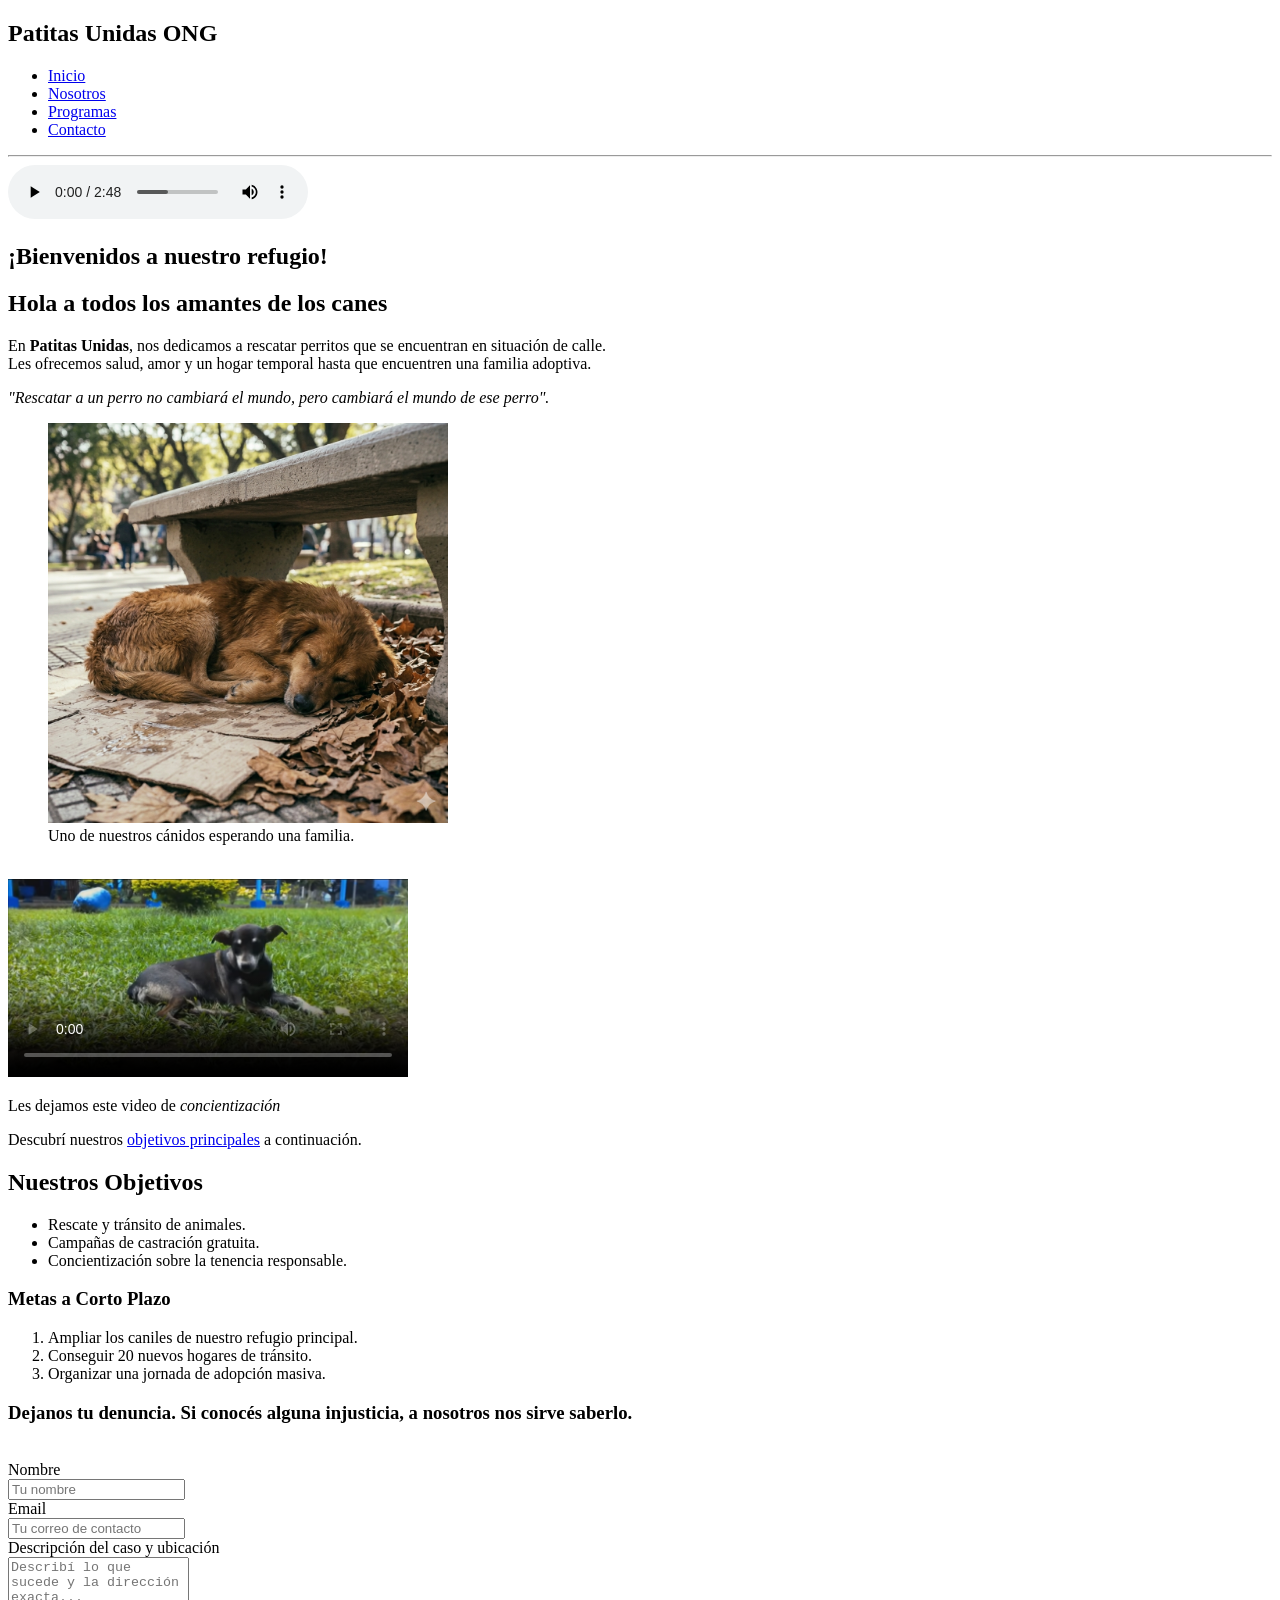
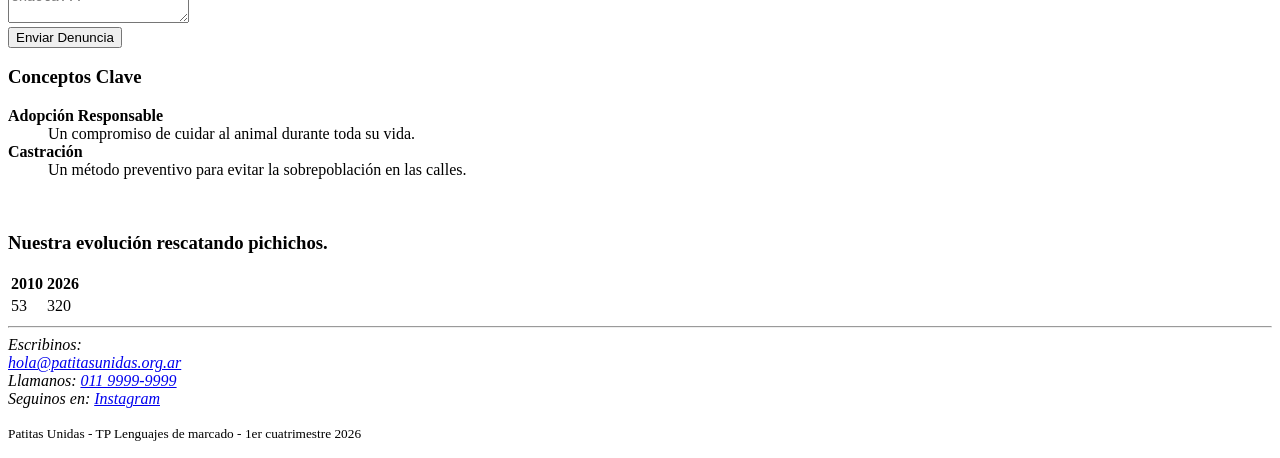
==== index.html @ 667f32a5 "hoja de estilos creada (vacia) y links de vinculación" ====
<!DOCTYPE html>
<html lang="es">
<head>
    <meta charset="UTF-8">
    <meta name="viewport" content="width=device-width, initial-scale=1.0">
    <link rel="stylesheet" href="style.css">
    <title>Patitas Unidas - Inicio</title>
</head>
<body>
    <header>
        <div class="header-container">
            <h2>Patitas Unidas ONG</h2>
            <nav>
                <ul>
                    <li><a href="index.html">Inicio</a></li>
                    <li><a href="nosotros.html">Nosotros</a></li>
                    <li><a href="programas.html">Programas</a></li>
                    <li><a href="contacto.html">Contacto</a></li>
                </ul>
            </nav>
        </div>
    </header>

    <hr>

    <main>
        <audio controls loop>
            <source src="audios/Audiopagina.mp3" type="audio/mpeg">
            Tu navegador no soporta audio.
        </audio>
        <div class="main-article-container">
            <section id="inicio">
                <h1>¡Bienvenidos a nuestro refugio!</h1>
                <article>
                    <h2>Hola a todos los amantes de los canes</h2>
                    <p>En <strong>Patitas Unidas</strong>, nos dedicamos a rescatar perritos que se encuentran en situación de calle.<br>
                    Les ofrecemos salud, amor y un hogar temporal hasta que encuentren una familia adoptiva.</p>
                    
                    <p><em>"Rescatar a un perro no cambiará el mundo, pero cambiará el mundo de ese perro".</em></p>
                    
                    <figure>
                        <img src="imagenes/perro1.png" alt="Imagen de perro rescatado" width="400" loading="lazy">
                        <figcaption>Uno de nuestros cánidos esperando una familia.</figcaption>
                    </figure>

                    <br>
                    <video controls width="400" poster="imagenes/Capturavideo1.png">
                        <source src="videos/videoperros1.mp4" type="video/mp4">
                        Tu navegador no soporta video HTML5.
                    </video>
                    <p>Les dejamos este video de <em>concientización</em></p>
                    <p>Descubrí nuestros <a href="#objetivos">objetivos principales</a> a continuación.</p>
                </article>
            </section>

            <section id="objetivos">
                <article>
                    <h2>Nuestros Objetivos</h2>
                    <ul>
                        <li>Rescate y tránsito de animales.</li>
                        <li>Campañas de castración gratuita.</li>
                        <li>Concientización sobre la tenencia responsable.</li>
                    </ul>
                </article>

                <article>
                    <h3>Metas a Corto Plazo</h3>
                    <ol>
                        <li>Ampliar los caniles de nuestro refugio principal.</li>
                        <li>Conseguir 20 nuevos hogares de tránsito.</li>
                        <li>Organizar una jornada de adopción masiva.</li>
                    </ol>
                </article>
                
                <h3>Dejanos tu denuncia. Si conocés alguna injusticia, a nosotros nos sirve saberlo.</h3>
                <br>
                <form id="formulario-denuncia" action="/enviar" method="post">
                    <label for="nombre">Nombre</label>
                    <br>
                    <input type="text" id="nombre" name="nombre" required placeholder="Tu nombre">
                    <br>
                    <label for="email">Email</label>
                    <br>
                    <input type="email" id="email" name="email" required placeholder="Tu correo de contacto">
                    <br>
                    <label for="mensaje">Descripción del caso y ubicación</label>
                    <br>
                    <textarea id="mensaje" name="mensaje" rows="4" required placeholder="Describí lo que sucede y la dirección exacta..."></textarea>
                    <br>
                    <button type="submit">Enviar Denuncia</button>
                </form>
            </section>
        </div>
        
        <aside>
            <div class="main-aside-container">
                <h3>Conceptos Clave</h3>
                <dl>
                    <dt><strong>Adopción Responsable</strong></dt>
                    <dd>Un compromiso de cuidar al animal durante toda su vida.</dd>
                    <dt><strong>Castración</strong></dt>
                    <dd>Un método preventivo para evitar la sobrepoblación en las calles.</dd>
                </dl>
                <br>
                <h3> <strong> Nuestra evolución rescatando pichichos. </strong></h3>
                <table>
                    <thead>
                        <tr>
                            <th><time datetime="2010">2010</time></th>
                            <th><time datetime="2026">2026</time></th>
                        </tr>
                    </thead>
                    <tbody>
                        <tr>
                            <td>53</td>
                            <td>320</td>
                        </tr>
                    </tbody>
                </table>
            </div>
        </aside>
    </main>

    <hr>

    <footer>
        <div class="footer-container">
            <address>
                Escribinos: <br><a href="mailto:hola@patitasunidas.org.ar">hola@patitasunidas.org.ar</a><br>
                Llamanos: <a href="tel:+541199999999">011 9999-9999</a><br>
                Seguinos en: <a href="https://www.instagram.com/" target="_blank" rel="noopener noreferrer">Instagram</a>
            </address>
            
            <p><small>Patitas Unidas - TP Lenguajes de marcado - <time datetime="2026-04-28">1er cuatrimestre 2026</time></small></p>
        </div>
    </footer>
</body>
</html>
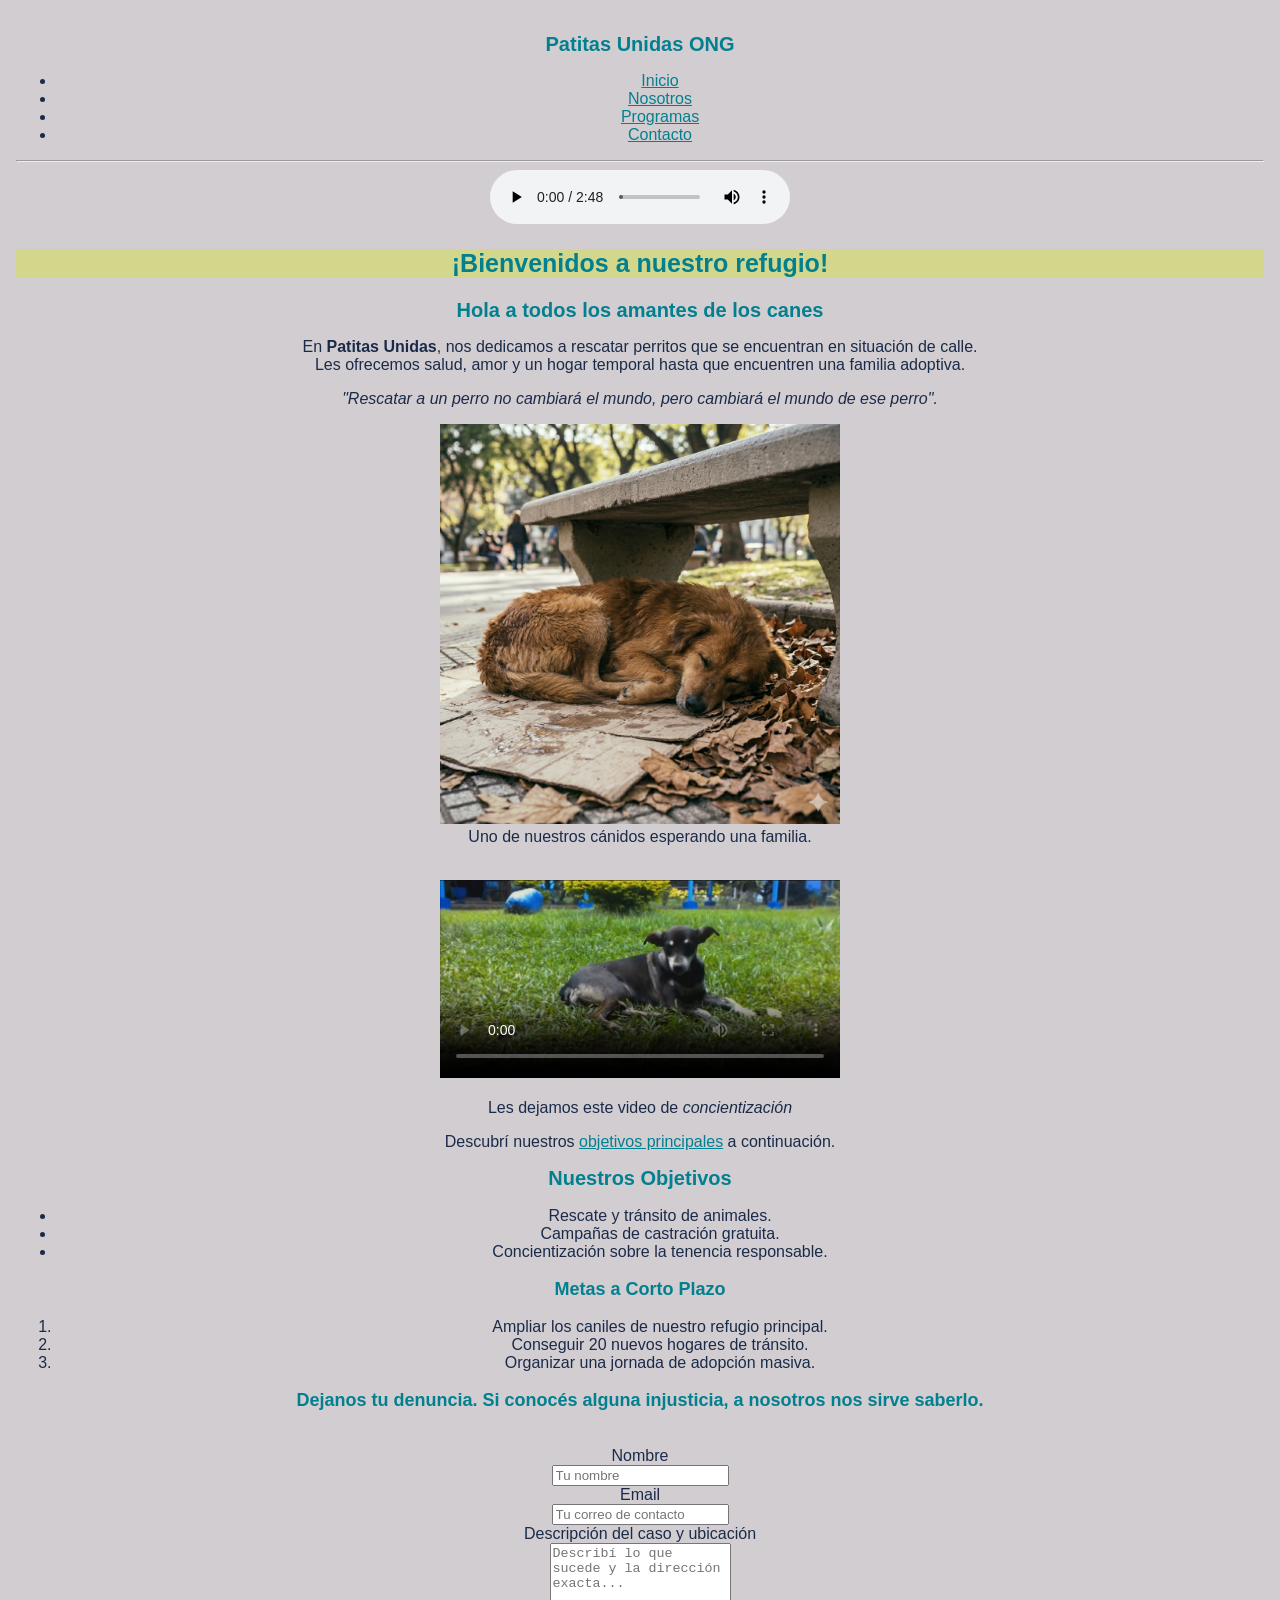
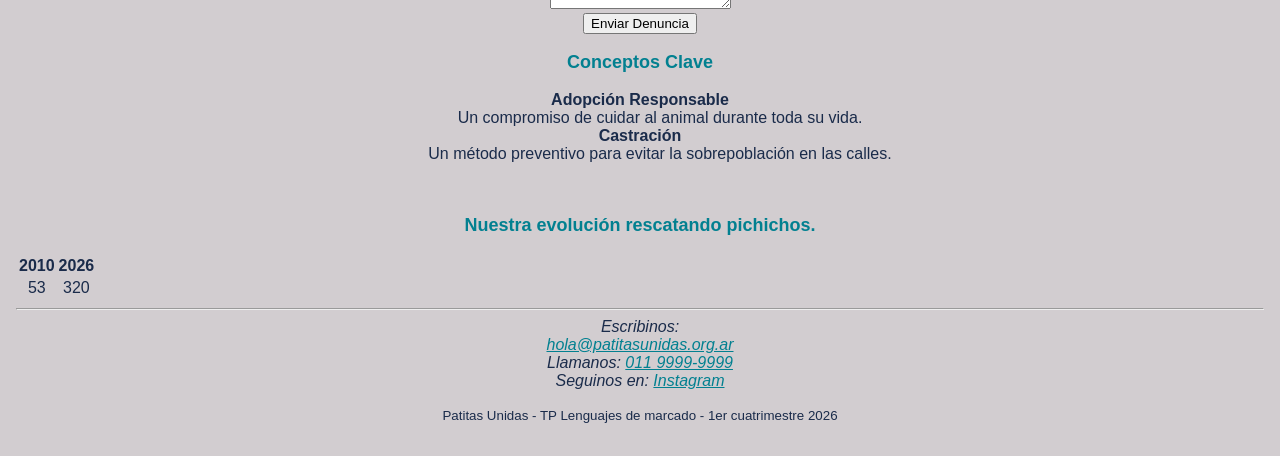
==== commit 20432a5b: "estyle iniciado y colocacion de class destacados en html" ====
--- a/index.html
+++ b/index.html
@@ -30,7 +30,7 @@
         </audio>
         <div class="main-article-container">
             <section id="inicio">
-                <h1>¡Bienvenidos a nuestro refugio!</h1>
+                <h1 class="destacado">¡Bienvenidos a nuestro refugio!</h1>
                 <article>
                     <h2>Hola a todos los amantes de los canes</h2>
                     <p>En <strong>Patitas Unidas</strong>, nos dedicamos a rescatar perritos que se encuentran en situación de calle.<br>
--- a/style.css
+++ b/style.css
@@ -0,0 +1,32 @@
+html {
+    font-size: 62.5%; 
+}
+
+body {
+    font-family: 'Inter', sans-serif;
+    font-size: 1.6rem;
+    color: #1A2B4A;
+    background-color: #d2cdd0;
+    margin: 0;
+    padding: 1em;
+    text-align: center;
+}
+
+h1, h2, h3, h4 {
+    color: #028090;
+    font-weight: bold;
+}
+
+h1 { font-size: 2.5rem; }
+h2 { font-size: 2rem; }
+h3 { font-size: 1.8rem; }
+
+.destacado {
+    background-color: rgba(212, 219, 116, 0.744);
+}
+
+a {
+    color: #028090;
+    text-decoration: underline;
+}
+
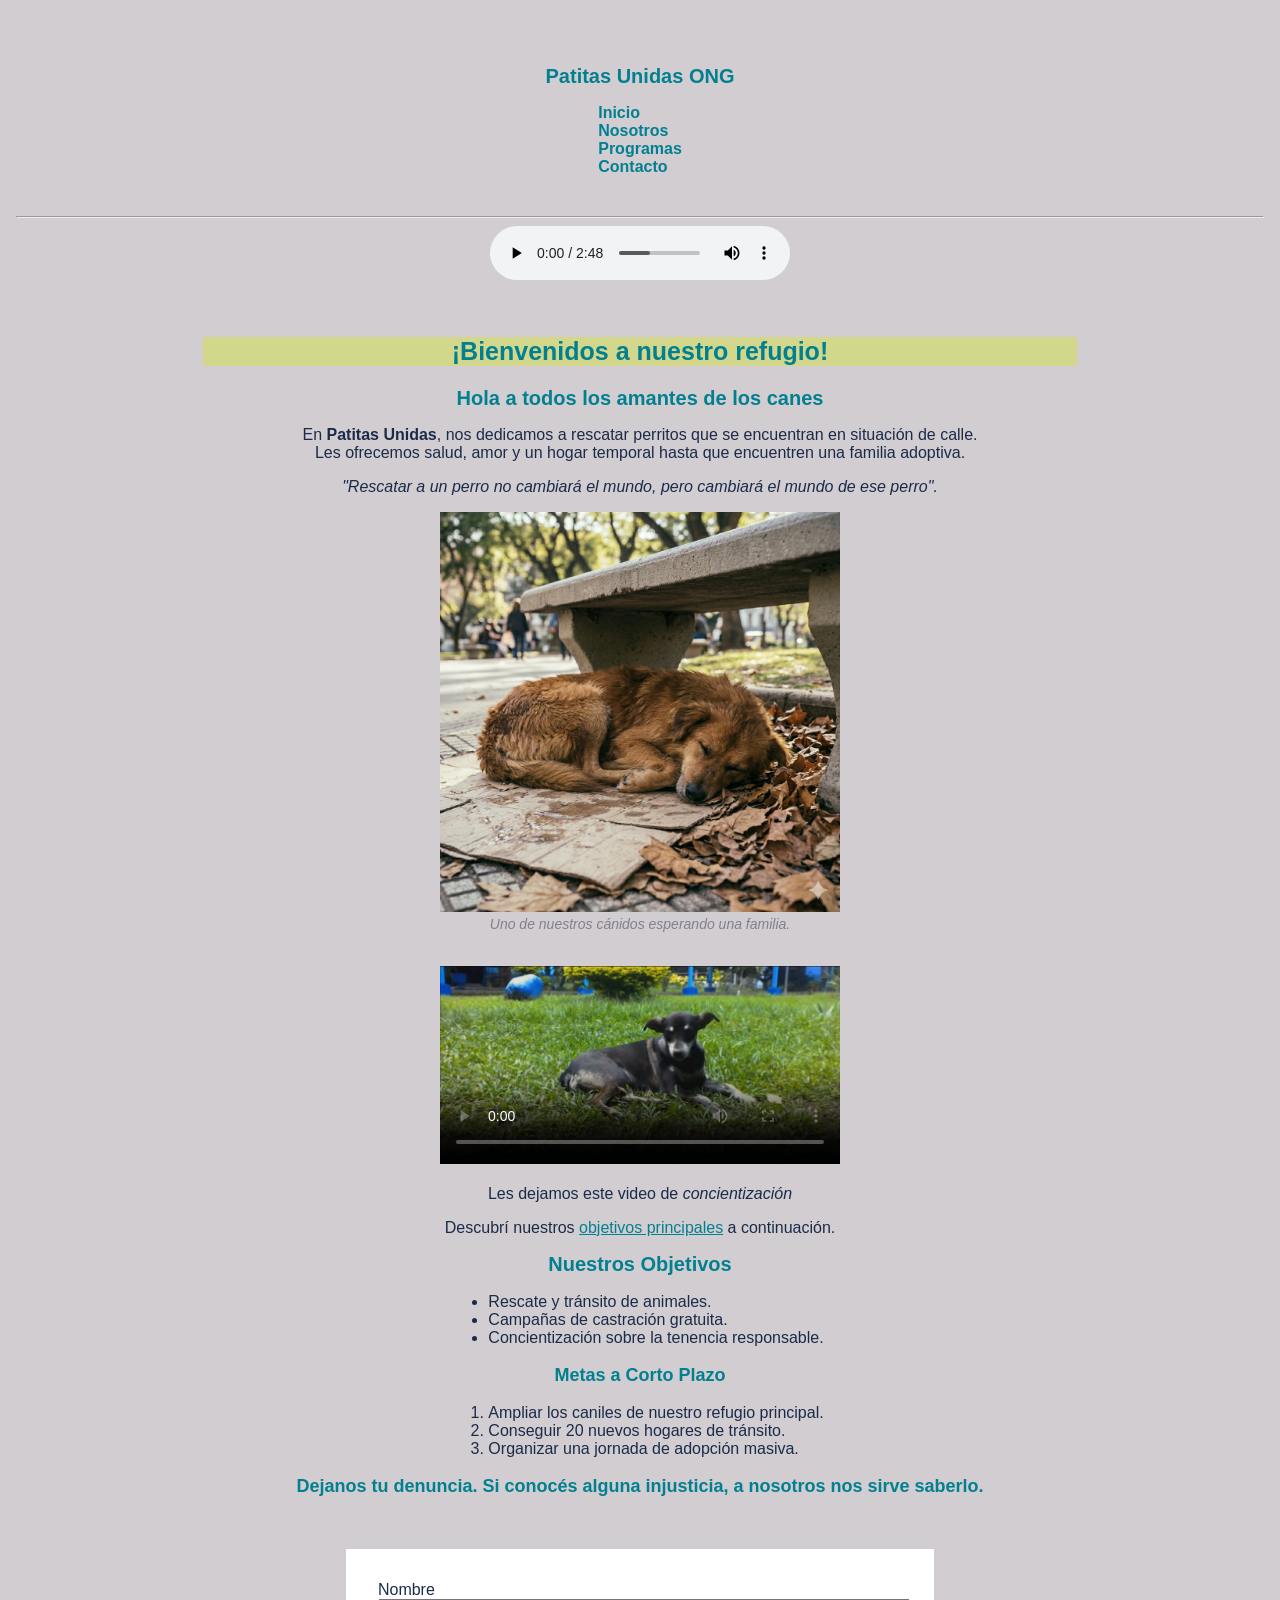
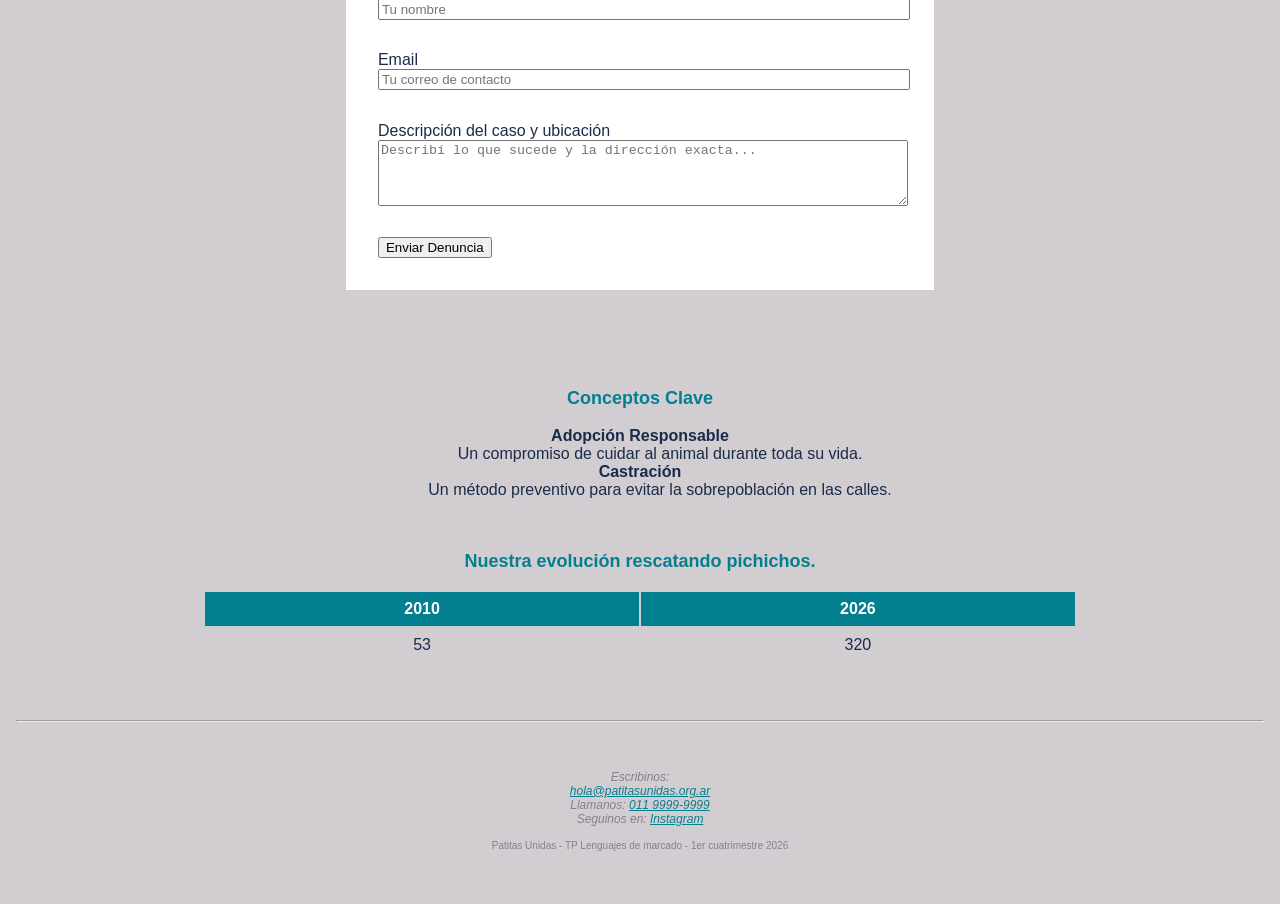
==== commit 1efb2498: "feat:css de tablas" ====
--- a/index.html
+++ b/index.html
@@ -3,7 +3,7 @@
 <head>
     <meta charset="UTF-8">
     <meta name="viewport" content="width=device-width, initial-scale=1.0">
-    <link rel="stylesheet" href="style.css">
+    <link rel="stylesheet" href="css/style.css">
     <title>Patitas Unidas - Inicio</title>
 </head>
 <body>
--- a/css/style.css
+++ b/css/style.css
@@ -0,0 +1,111 @@
+html {
+    font-size: 62.5%; 
+}
+
+body {
+    font-family: 'Inter', sans-serif;
+    font-size: 1.6rem;
+    color: #1A2B4A;
+    background-color: #d2cdd0;
+    margin: 0;
+    padding: 1em;
+    text-align: center;
+}
+
+h1, h2, h3, h4 {
+    color: #028090;
+    font-weight: bold;
+}
+
+h1 { font-size: 2.5rem; }
+h2 { font-size: 2rem; }
+h3 { font-size: 1.8rem; }
+
+.destacado {
+    background-color: rgba(212, 219, 116, 0.744);
+}
+
+a {
+    color: #028090;
+    text-decoration: underline;
+}
+
+a:hover {
+    color: #E86114;
+}
+
+ul, ol {
+    width: fit-content;
+    margin: auto;
+    text-align: left;
+    padding-left: 2em;
+}
+
+nav ul {
+    list-style: none;
+    padding: 0;
+}
+
+nav a {
+    text-decoration: none;
+    font-weight: bold;
+    margin: 0 1em;
+}
+#header {
+    background-color: #142844;
+    padding: 2rem;
+}
+
+.header-container, 
+.footer-container, 
+.main-article-container, 
+.main-aside-container {
+    width: 70%;
+    margin: auto;
+    padding: 2em;
+}
+
+figcaption {
+    font-style: italic;
+    font-size: 1.4rem;
+    color: #828090;
+}
+
+strong {
+    font-weight: bold;
+}
+
+form {
+    background-color: #ffffff;
+    padding: 2em;
+    width: 60%;
+    margin: 1em auto;
+    text-align: left;
+}
+
+input, textarea {
+    margin-bottom: 1em;
+    display: block;
+    width: 100%;
+}
+
+table {
+    width: 100%;
+    margin: 1em auto;
+}
+
+th {
+    background-color: #028090;
+    color: white;
+    padding: 0.5em;
+}
+
+td {
+    padding: 0.5em;
+}
+
+footer {
+    margin-top: 2em;
+    font-size: 1.2rem;
+    color: #828090;
+}
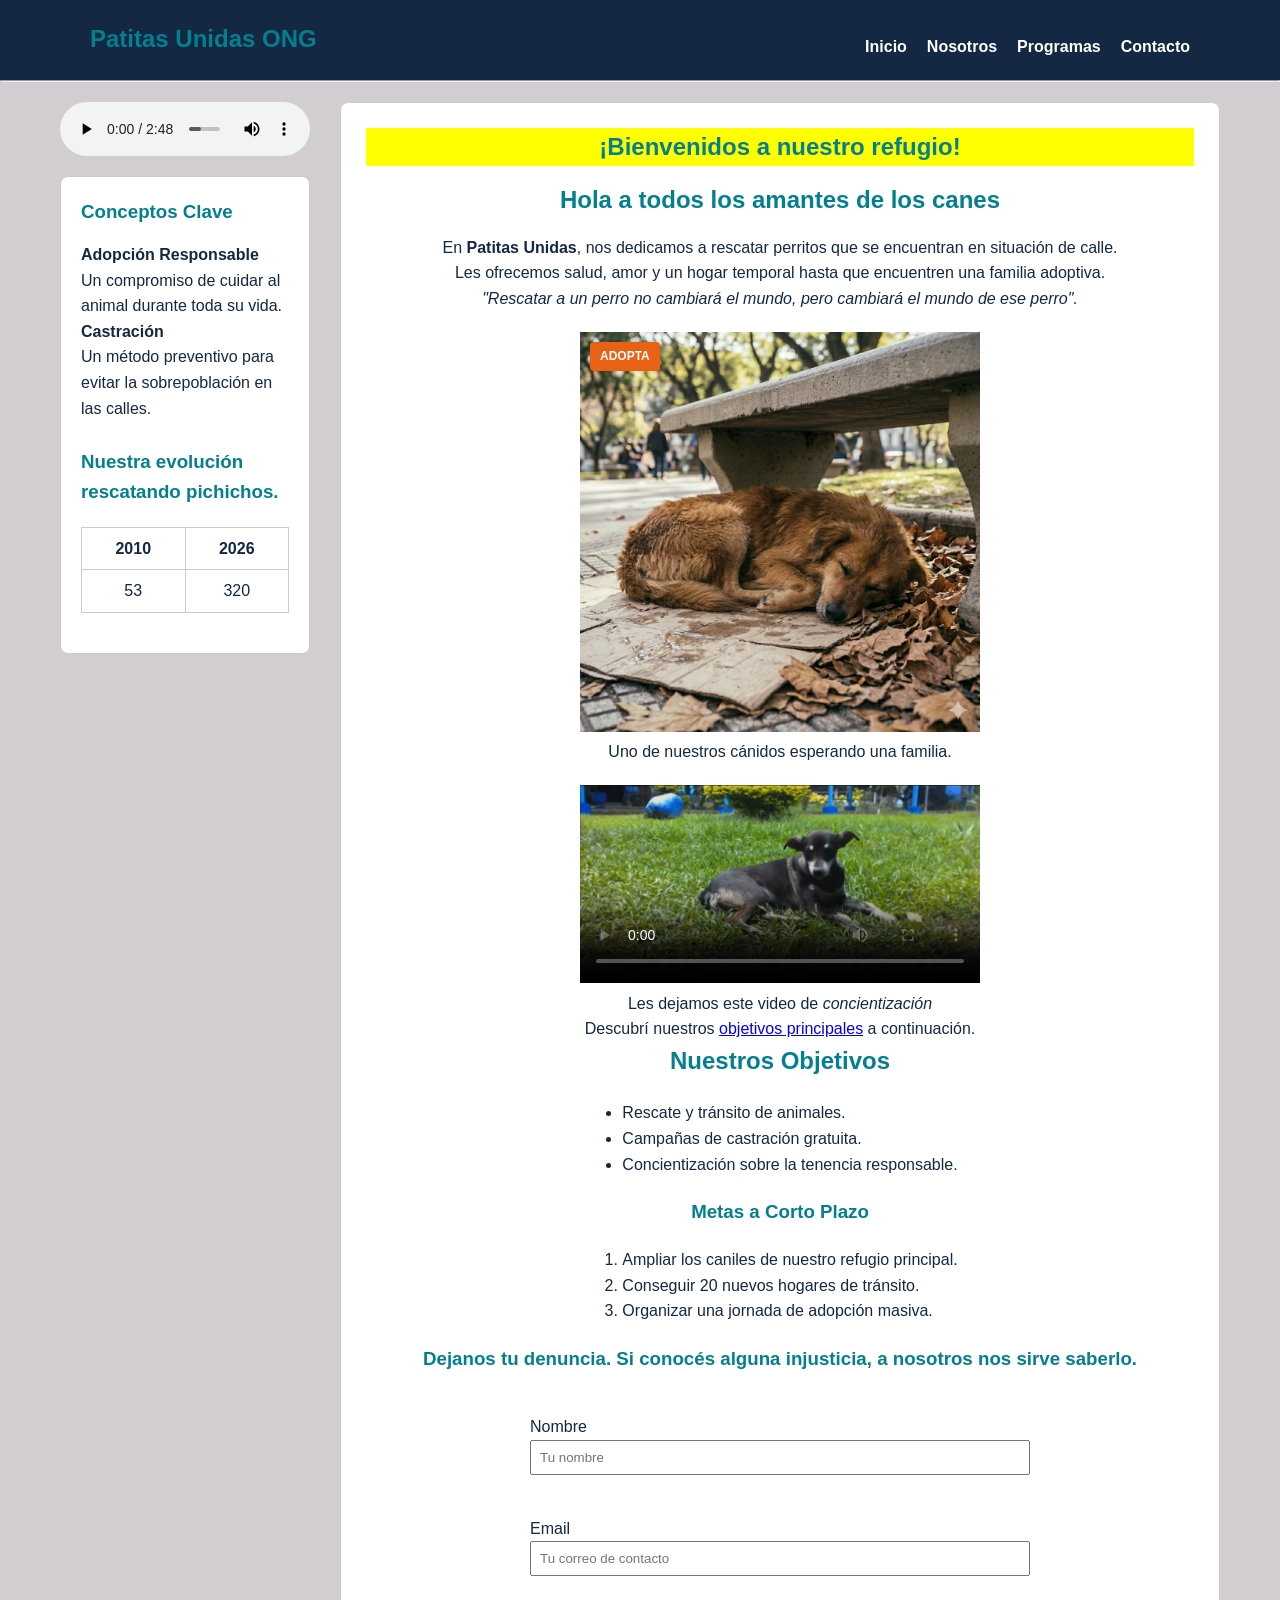
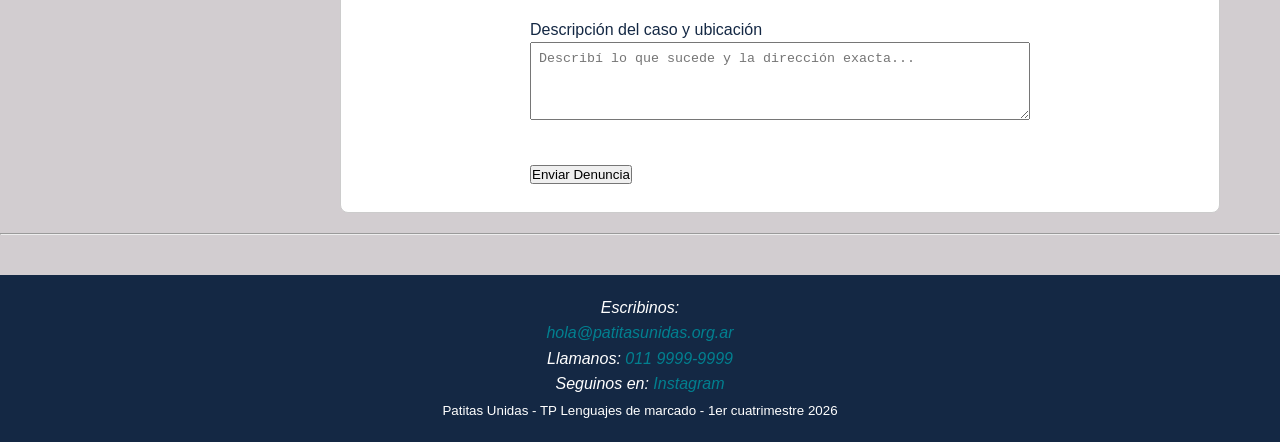
==== commit c47e53f5: "feat: correcciones y cambios en html y css" ====
--- a/index.html
+++ b/index.html
@@ -1,138 +1,139 @@
-<!DOCTYPE html>
-<html lang="es">
-<head>
-    <meta charset="UTF-8">
-    <meta name="viewport" content="width=device-width, initial-scale=1.0">
-    <link rel="stylesheet" href="css/style.css">
-    <title>Patitas Unidas - Inicio</title>
-</head>
-<body>
-    <header>
-        <div class="header-container">
-            <h2>Patitas Unidas ONG</h2>
-            <nav>
-                <ul>
-                    <li><a href="index.html">Inicio</a></li>
-                    <li><a href="nosotros.html">Nosotros</a></li>
-                    <li><a href="programas.html">Programas</a></li>
-                    <li><a href="contacto.html">Contacto</a></li>
-                </ul>
-            </nav>
-        </div>
-    </header>
-
-    <hr>
-
-    <main>
-        <audio controls loop>
-            <source src="audios/Audiopagina.mp3" type="audio/mpeg">
-            Tu navegador no soporta audio.
-        </audio>
-        <div class="main-article-container">
-            <section id="inicio">
-                <h1 class="destacado">¡Bienvenidos a nuestro refugio!</h1>
-                <article>
-                    <h2>Hola a todos los amantes de los canes</h2>
-                    <p>En <strong>Patitas Unidas</strong>, nos dedicamos a rescatar perritos que se encuentran en situación de calle.<br>
-                    Les ofrecemos salud, amor y un hogar temporal hasta que encuentren una familia adoptiva.</p>
-                    
-                    <p><em>"Rescatar a un perro no cambiará el mundo, pero cambiará el mundo de ese perro".</em></p>
-                    
-                    <figure>
-                        <img src="imagenes/perro1.png" alt="Imagen de perro rescatado" width="400" loading="lazy">
-                        <figcaption>Uno de nuestros cánidos esperando una familia.</figcaption>
-                    </figure>
-
-                    <br>
-                    <video controls width="400" poster="imagenes/Capturavideo1.png">
-                        <source src="videos/videoperros1.mp4" type="video/mp4">
-                        Tu navegador no soporta video HTML5.
-                    </video>
-                    <p>Les dejamos este video de <em>concientización</em></p>
-                    <p>Descubrí nuestros <a href="#objetivos">objetivos principales</a> a continuación.</p>
-                </article>
-            </section>
-
-            <section id="objetivos">
-                <article>
-                    <h2>Nuestros Objetivos</h2>
-                    <ul>
-                        <li>Rescate y tránsito de animales.</li>
-                        <li>Campañas de castración gratuita.</li>
-                        <li>Concientización sobre la tenencia responsable.</li>
-                    </ul>
-                </article>
-
-                <article>
-                    <h3>Metas a Corto Plazo</h3>
-                    <ol>
-                        <li>Ampliar los caniles de nuestro refugio principal.</li>
-                        <li>Conseguir 20 nuevos hogares de tránsito.</li>
-                        <li>Organizar una jornada de adopción masiva.</li>
-                    </ol>
-                </article>
-                
-                <h3>Dejanos tu denuncia. Si conocés alguna injusticia, a nosotros nos sirve saberlo.</h3>
-                <br>
-                <form id="formulario-denuncia" action="/enviar" method="post">
-                    <label for="nombre">Nombre</label>
-                    <br>
-                    <input type="text" id="nombre" name="nombre" required placeholder="Tu nombre">
-                    <br>
-                    <label for="email">Email</label>
-                    <br>
-                    <input type="email" id="email" name="email" required placeholder="Tu correo de contacto">
-                    <br>
-                    <label for="mensaje">Descripción del caso y ubicación</label>
-                    <br>
-                    <textarea id="mensaje" name="mensaje" rows="4" required placeholder="Describí lo que sucede y la dirección exacta..."></textarea>
-                    <br>
-                    <button type="submit">Enviar Denuncia</button>
-                </form>
-            </section>
-        </div>
-        
-        <aside>
-            <div class="main-aside-container">
-                <h3>Conceptos Clave</h3>
-                <dl>
-                    <dt><strong>Adopción Responsable</strong></dt>
-                    <dd>Un compromiso de cuidar al animal durante toda su vida.</dd>
-                    <dt><strong>Castración</strong></dt>
-                    <dd>Un método preventivo para evitar la sobrepoblación en las calles.</dd>
-                </dl>
-                <br>
-                <h3> <strong> Nuestra evolución rescatando pichichos. </strong></h3>
-                <table>
-                    <thead>
-                        <tr>
-                            <th><time datetime="2010">2010</time></th>
-                            <th><time datetime="2026">2026</time></th>
-                        </tr>
-                    </thead>
-                    <tbody>
-                        <tr>
-                            <td>53</td>
-                            <td>320</td>
-                        </tr>
-                    </tbody>
-                </table>
-            </div>
-        </aside>
-    </main>
-
-    <hr>
-
-    <footer>
-        <div class="footer-container">
-            <address>
-                Escribinos: <br><a href="mailto:hola@patitasunidas.org.ar">hola@patitasunidas.org.ar</a><br>
-                Llamanos: <a href="tel:+541199999999">011 9999-9999</a><br>
-                Seguinos en: <a href="https://www.instagram.com/" target="_blank" rel="noopener noreferrer">Instagram</a>
-            </address>
-            
-            <p><small>Patitas Unidas - TP Lenguajes de marcado - <time datetime="2026-04-28">1er cuatrimestre 2026</time></small></p>
-        </div>
-    </footer>
-</body>
+<!DOCTYPE html>
+<html lang="es">
+<head>
+    <meta charset="UTF-8">
+    <meta name="viewport" content="width=device-width, initial-scale=1.0">
+    <link rel="stylesheet" href="css/style.css">
+    <title>Patitas Unidas - Inicio</title>
+</head>
+<body>
+    <header>
+        <div class="header-container">
+            <h2>Patitas Unidas ONG</h2>
+            <nav>
+                <ul>
+                    <li><a href="index.html">Inicio</a></li>
+                    <li><a href="nosotros.html">Nosotros</a></li>
+                    <li><a href="programas.html">Programas</a></li>
+                    <li><a href="contacto.html">Contacto</a></li>
+                </ul>
+            </nav>
+        </div>
+    </header>
+
+    <hr>
+
+    <main class="grid-layout">
+        <div class="main-article-container">
+            <section id="inicio">
+                <h1 class="destacado">¡Bienvenidos a nuestro refugio!</h1>
+                <article>
+                    <h2>Hola a todos los amantes de los canes</h2>
+                    <p>En <strong>Patitas Unidas</strong>, nos dedicamos a rescatar perritos que se encuentran en situación de calle.<br>
+                    Les ofrecemos salud, amor y un hogar temporal hasta que encuentren una familia adoptiva.</p>
+                    
+                    <p><em>"Rescatar a un perro no cambiará el mundo, pero cambiará el mundo de ese perro".</em></p>
+                    
+                    <figure>
+                        <img src="imagenes/perro1.png" alt="Imagen de perro rescatado" width="400" loading="lazy">
+                        <figcaption>Uno de nuestros cánidos esperando una familia.</figcaption>
+                    </figure>
+
+                    <br>
+                    <video controls width="400" poster="imagenes/Capturavideo1.png">
+                        <source src="videos/videoperros1.mp4" type="video/mp4">
+                        Tu navegador no soporta video HTML5.
+                    </video>
+                    <p>Les dejamos este video de <em>concientización</em></p>
+                    <p>Descubrí nuestros <a href="#objetivos">objetivos principales</a> a continuación.</p>
+                </article>
+            </section>
+
+            <section id="objetivos">
+                <article>
+                    <h2>Nuestros Objetivos</h2>
+                    <ul>
+                        <li>Rescate y tránsito de animales.</li>
+                        <li>Campañas de castración gratuita.</li>
+                        <li>Concientización sobre la tenencia responsable.</li>
+                    </ul>
+                </article>
+
+                <article>
+                    <h3>Metas a Corto Plazo</h3>
+                    <ol>
+                        <li>Ampliar los caniles de nuestro refugio principal.</li>
+                        <li>Conseguir 20 nuevos hogares de tránsito.</li>
+                        <li>Organizar una jornada de adopción masiva.</li>
+                    </ol>
+                </article>
+                
+                <h3>Dejanos tu denuncia. Si conocés alguna injusticia, a nosotros nos sirve saberlo.</h3>
+                <br>
+                <form id="formulario-denuncia" action="/enviar" method="post">
+                    <label for="nombre">Nombre</label>
+                    <br>
+                    <input type="text" id="nombre" name="nombre" required placeholder="Tu nombre">
+                    <br>
+                    <label for="email">Email</label>
+                    <br>
+                    <input type="email" id="email" name="email" required placeholder="Tu correo de contacto">
+                    <br>
+                    <label for="mensaje">Descripción del caso y ubicación</label>
+                    <br>
+                    <textarea id="mensaje" name="mensaje" rows="4" required placeholder="Describí lo que sucede y la dirección exacta..."></textarea>
+                    <br>
+                    <button type="submit">Enviar Denuncia</button>
+                </form>
+            </section>
+        </div>
+        
+        <aside class="sidebar-aside">
+            <audio controls loop>
+                <source src="audios/Audiopagina.mp3" type="audio/mpeg">
+                Tu navegador no soporta audio.
+            </audio>
+
+            <div class="main-aside-container">
+                <h3>Conceptos Clave</h3>
+                <dl>
+                    <dt><strong>Adopción Responsable</strong></dt>
+                    <dd>Un compromiso de cuidar al animal durante toda su vida.</dd>
+                    <dt><strong>Castración</strong></dt>
+                    <dd>Un método preventivo para evitar la sobrepoblación en las calles.</dd>
+                </dl>
+                <br>
+                <h3> <strong> Nuestra evolución rescatando pichichos. </strong></h3>
+                <table>
+                    <thead>
+                        <tr>
+                            <th><time datetime="2010">2010</time></th>
+                            <th><time datetime="2026">2026</time></th>
+                        </tr>
+                    </thead>
+                    <tbody>
+                        <tr>
+                            <td>53</td>
+                            <td>320</td>
+                        </tr>
+                    </tbody>
+                </table>
+            </div>
+        </aside>
+    </main>
+
+    <hr>
+
+    <footer>
+        <div class="footer-container">
+            <address>
+                Escribinos: <br><a href="mailto:hola@patitasunidas.org.ar">hola@patitasunidas.org.ar</a><br>
+                Llamanos: <a href="tel:+541199999999">011 9999-9999</a><br>
+                Seguinos en: <a href="https://www.instagram.com/" target="_blank" rel="noopener noreferrer">Instagram</a>
+            </address>
+            
+            <p><small>Patitas Unidas - TP Lenguajes de marcado - <time datetime="2026-04-28">1er cuatrimestre 2026</time></small></p>
+        </div>
+    </footer>
+</body>
 </html>
--- a/css/style.css
+++ b/css/style.css
@@ -1,111 +1,191 @@
-html {
-    font-size: 62.5%; 
-}
-
-body {
-    font-family: 'Inter', sans-serif;
-    font-size: 1.6rem;
-    color: #1A2B4A;
-    background-color: #d2cdd0;
-    margin: 0;
-    padding: 1em;
-    text-align: center;
-}
-
-h1, h2, h3, h4 {
-    color: #028090;
-    font-weight: bold;
-}
-
-h1 { font-size: 2.5rem; }
-h2 { font-size: 2rem; }
-h3 { font-size: 1.8rem; }
-
-.destacado {
-    background-color: rgba(212, 219, 116, 0.744);
-}
-
-a {
-    color: #028090;
-    text-decoration: underline;
-}
-
-a:hover {
-    color: #E86114;
-}
-
-ul, ol {
-    width: fit-content;
-    margin: auto;
-    text-align: left;
-    padding-left: 2em;
-}
-
-nav ul {
-    list-style: none;
-    padding: 0;
-}
-
-nav a {
-    text-decoration: none;
-    font-weight: bold;
-    margin: 0 1em;
-}
-#header {
-    background-color: #142844;
-    padding: 2rem;
-}
-
-.header-container, 
-.footer-container, 
-.main-article-container, 
-.main-aside-container {
-    width: 70%;
-    margin: auto;
-    padding: 2em;
-}
-
-figcaption {
-    font-style: italic;
-    font-size: 1.4rem;
-    color: #828090;
-}
-
-strong {
-    font-weight: bold;
-}
-
-form {
-    background-color: #ffffff;
-    padding: 2em;
-    width: 60%;
-    margin: 1em auto;
-    text-align: left;
-}
-
-input, textarea {
-    margin-bottom: 1em;
-    display: block;
-    width: 100%;
-}
-
-table {
-    width: 100%;
-    margin: 1em auto;
-}
-
-th {
-    background-color: #028090;
-    color: white;
-    padding: 0.5em;
-}
-
-td {
-    padding: 0.5em;
-}
-
-footer {
-    margin-top: 2em;
-    font-size: 1.2rem;
-    color: #828090;
+:root {
+    --color-fondo: #d2cdd0;
+    --color-primario: #142844;
+    --color-secundario: #028090;
+    --color-acento: #E86114;
+    --blanco: #ffffff;
+}
+
+* {
+    margin: 0;
+    padding: 0;
+    box-sizing: border-box;
+}
+
+html {
+    font-size: 62.5%;
+}
+
+body {
+    font-family: 'Inter', sans-serif;
+    font-size: 1.6rem;
+    background-color: var(--color-fondo);
+    color: var(--color-primario);
+    line-height: 1.6;
+    text-align: center;
+    padding-top: 8rem;
+}
+
+header {
+    position: fixed;
+    top: 0;
+    left: 0;
+    width: 100%;
+    height: 8rem;
+    background-color: var(--color-primario);
+    color: var(--blanco);
+    padding: 2rem;
+    z-index: 100; 
+}
+
+.header-container {
+    display: flex;
+    justify-content: space-between;
+    align-items: center;
+    max-width: 1100px;
+    margin: 0 auto;
+}
+
+nav ul {
+    display: flex;
+    gap: 2rem;
+    list-style: none;
+}
+
+nav a {
+    color: var(--blanco);
+    text-decoration: none;
+    font-weight: bold;
+}
+
+main ul, main ol {
+    width: fit-content;
+    margin: 2rem auto;
+    text-align: left;
+    padding-left: 2rem;
+}
+
+.grid-layout {
+    display: grid;
+    grid-template-columns: 250px 1fr;
+    grid-template-areas: 
+        "sidebar maincontent";
+    gap: 3rem;
+    max-width: 1200px;
+    margin: 2rem auto;
+    padding: 0 2rem;
+}
+
+.main-article-container {
+    grid-area: maincontent;
+    margin: 0; 
+    padding: 2.5rem;
+    background-color: var(--blanco);
+    border: 1px solid #ccc;
+    border-radius: 8px;
+    color: var(--color-primario);
+}
+
+.sidebar-aside {
+    grid-area: sidebar;
+    position: sticky;
+    top: 10rem; 
+    height: fit-content;
+    display: flex;
+    flex-direction: column;
+    gap: 2rem;
+}
+
+.sidebar-aside audio {
+    width: 100%;
+}
+
+.main-aside-container {
+    padding: 2rem;
+    background-color: var(--blanco);
+    border: 1px solid #ccc;
+    border-radius: 8px;
+    text-align: left;
+}
+
+figure {
+    position: relative;
+    display: inline-block;
+    margin: 2rem auto;
+}
+
+figure::before {
+    content: "Adopta";
+    position: absolute;
+    top: 1rem;
+    left: 1rem;
+    background-color: var(--color-acento);
+    color: var(--blanco);
+    padding: 0.5rem 1rem;
+    font-size: 1.2rem;
+    font-weight: bold;
+    border-radius: 4px;
+    text-transform: uppercase;
+    z-index: 10; 
+}
+
+h1, h2, h3 {
+    color: var(--color-secundario);
+    margin-bottom: 1.5rem;
+}
+
+.destacado {
+    background-color: yellow;
+}
+
+table {
+    margin: 2rem auto;
+    border-collapse: collapse;
+    width: 100%;
+}
+
+table th, table td {
+    border: 1px solid #ccc;
+    padding: 0.8rem;
+    text-align: center;
+}
+
+form {
+    text-align: left;
+    width: 100%;
+    max-width: 500px;
+    margin: 0 auto;
+}
+
+input, textarea {
+    width: 100%;
+    margin-bottom: 1.5rem;
+    display: block;
+    padding: 0.8rem;
+}
+
+footer {
+    background-color: var(--color-primario);
+    color: var(--blanco);
+    padding: 2rem;
+    margin-top: 4rem;
+    display: flex;
+    flex-direction: column;
+    align-items: center;
+    justify-content: center;
+}
+
+footer p, footer span {
+    display: block;
+    text-align: center;
+    width: 100%;
+}
+
+footer a {
+    color: var(--color-acento);
+    text-decoration: none;
+}
+
+.footer-container a {
+    color: var(--color-secundario);
 }
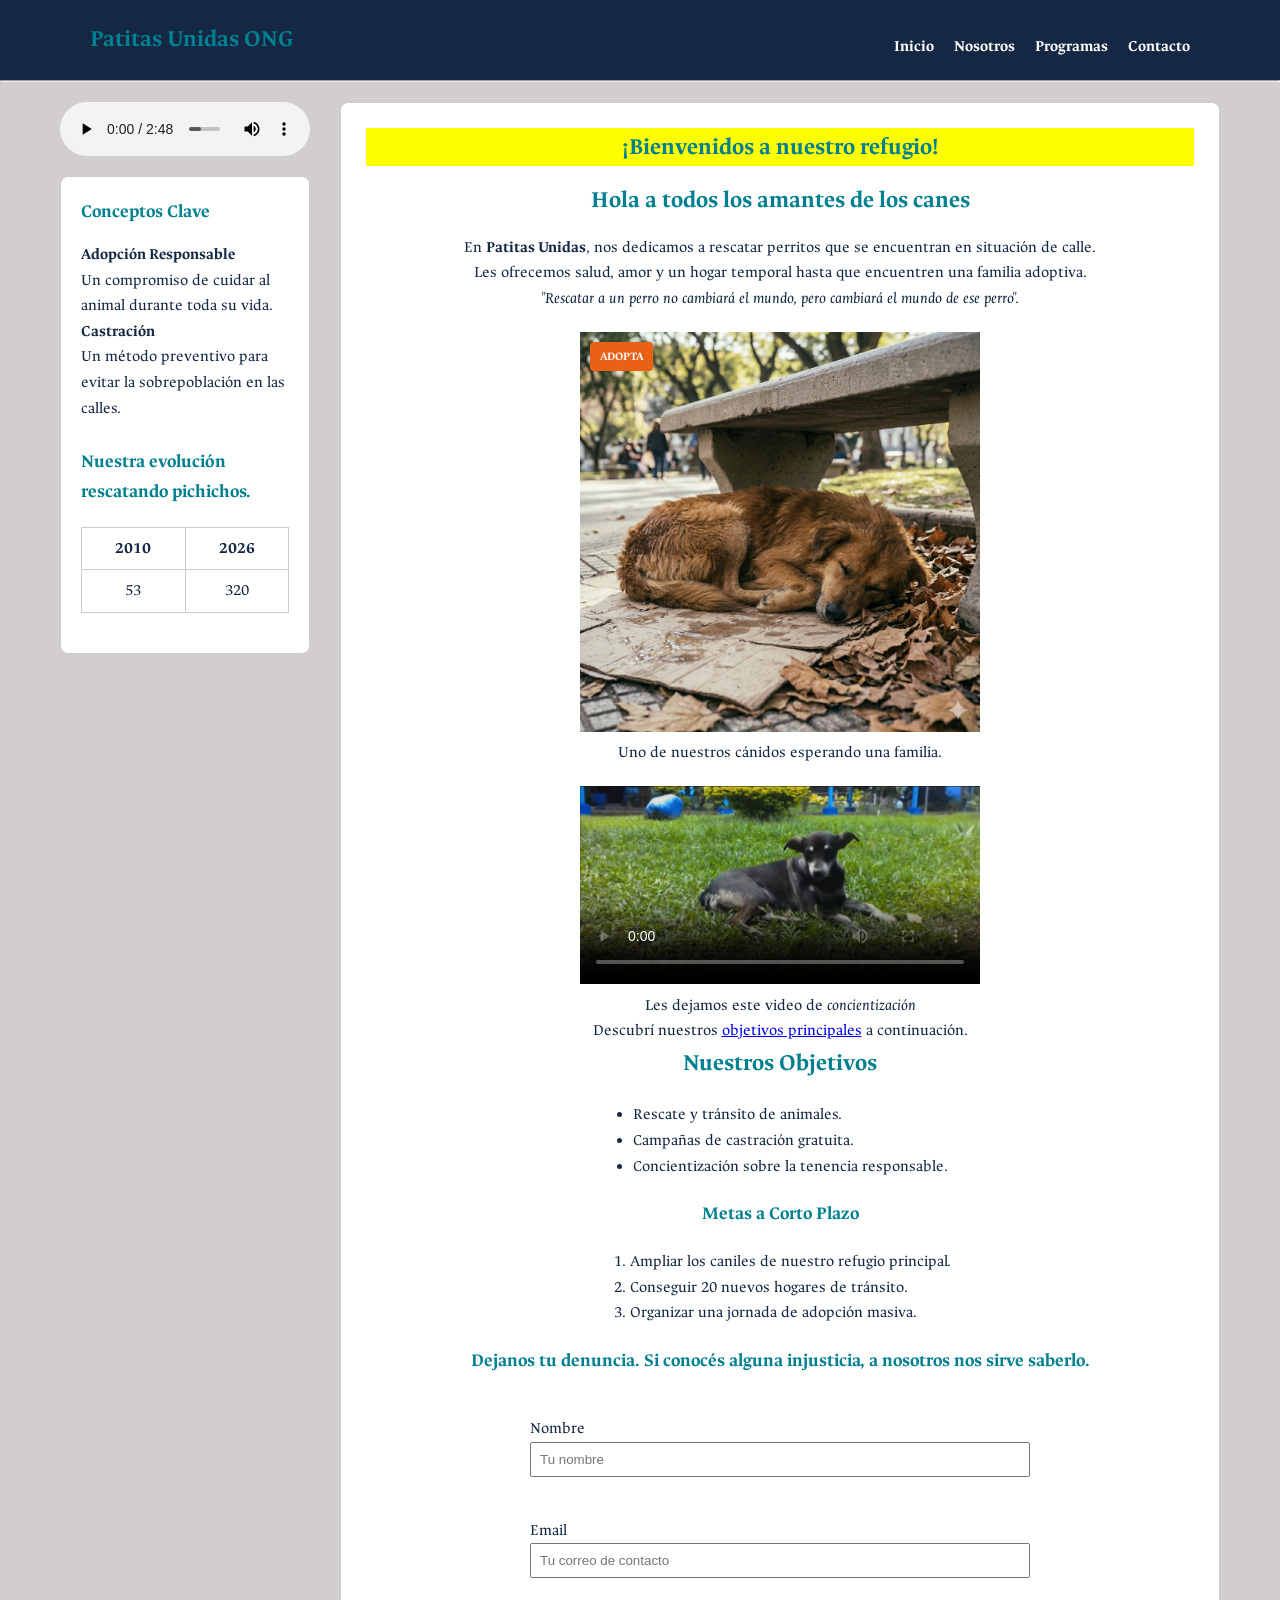
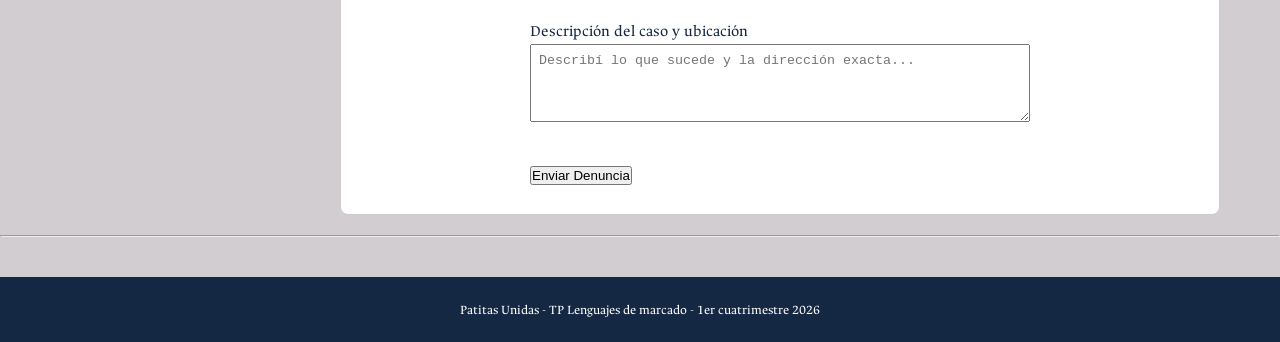
==== commit ee0751f7: "fix: cambio de fuente de letras con fonts.googleapis, lista ordenada en programas.html" ====
--- a/index.html
+++ b/index.html
@@ -3,6 +3,9 @@
 <head>
     <meta charset="UTF-8">
     <meta name="viewport" content="width=device-width, initial-scale=1.0">
+    <link rel="preconnect" href="https://fonts.googleapis.com">
+    <link rel="preconnect" href="https://fonts.gstatic.com" crossorigin>
+    <link href="https://fonts.googleapis.com/css2?family=Ancizar+Serif:ital,wght@0,300..900;1,300..900&display=swap" rel="stylesheet">
     <link rel="stylesheet" href="css/style.css">
     <title>Patitas Unidas - Inicio</title>
 </head>
@@ -126,13 +129,7 @@
 
     <footer>
         <div class="footer-container">
-            <address>
-                Escribinos: <br><a href="mailto:hola@patitasunidas.org.ar">hola@patitasunidas.org.ar</a><br>
-                Llamanos: <a href="tel:+541199999999">011 9999-9999</a><br>
-                Seguinos en: <a href="https://www.instagram.com/" target="_blank" rel="noopener noreferrer">Instagram</a>
-            </address>
-            
-            <p><small>Patitas Unidas - TP Lenguajes de marcado - <time datetime="2026-04-28">1er cuatrimestre 2026</time></small></p>
+            <p><small>Patitas Unidas - TP Lenguajes de marcado - <time datetime="2026-05-04">1er cuatrimestre 2026</time></small></p>
         </div>
     </footer>
 </body>
--- a/css/style.css
+++ b/css/style.css
@@ -13,11 +13,12 @@
 }
 
 html {
+    
     font-size: 62.5%;
 }
 
 body {
-    font-family: 'Inter', sans-serif;
+    font-family: "Ancizar Serif", serif;
     font-size: 1.6rem;
     background-color: var(--color-fondo);
     color: var(--color-primario);
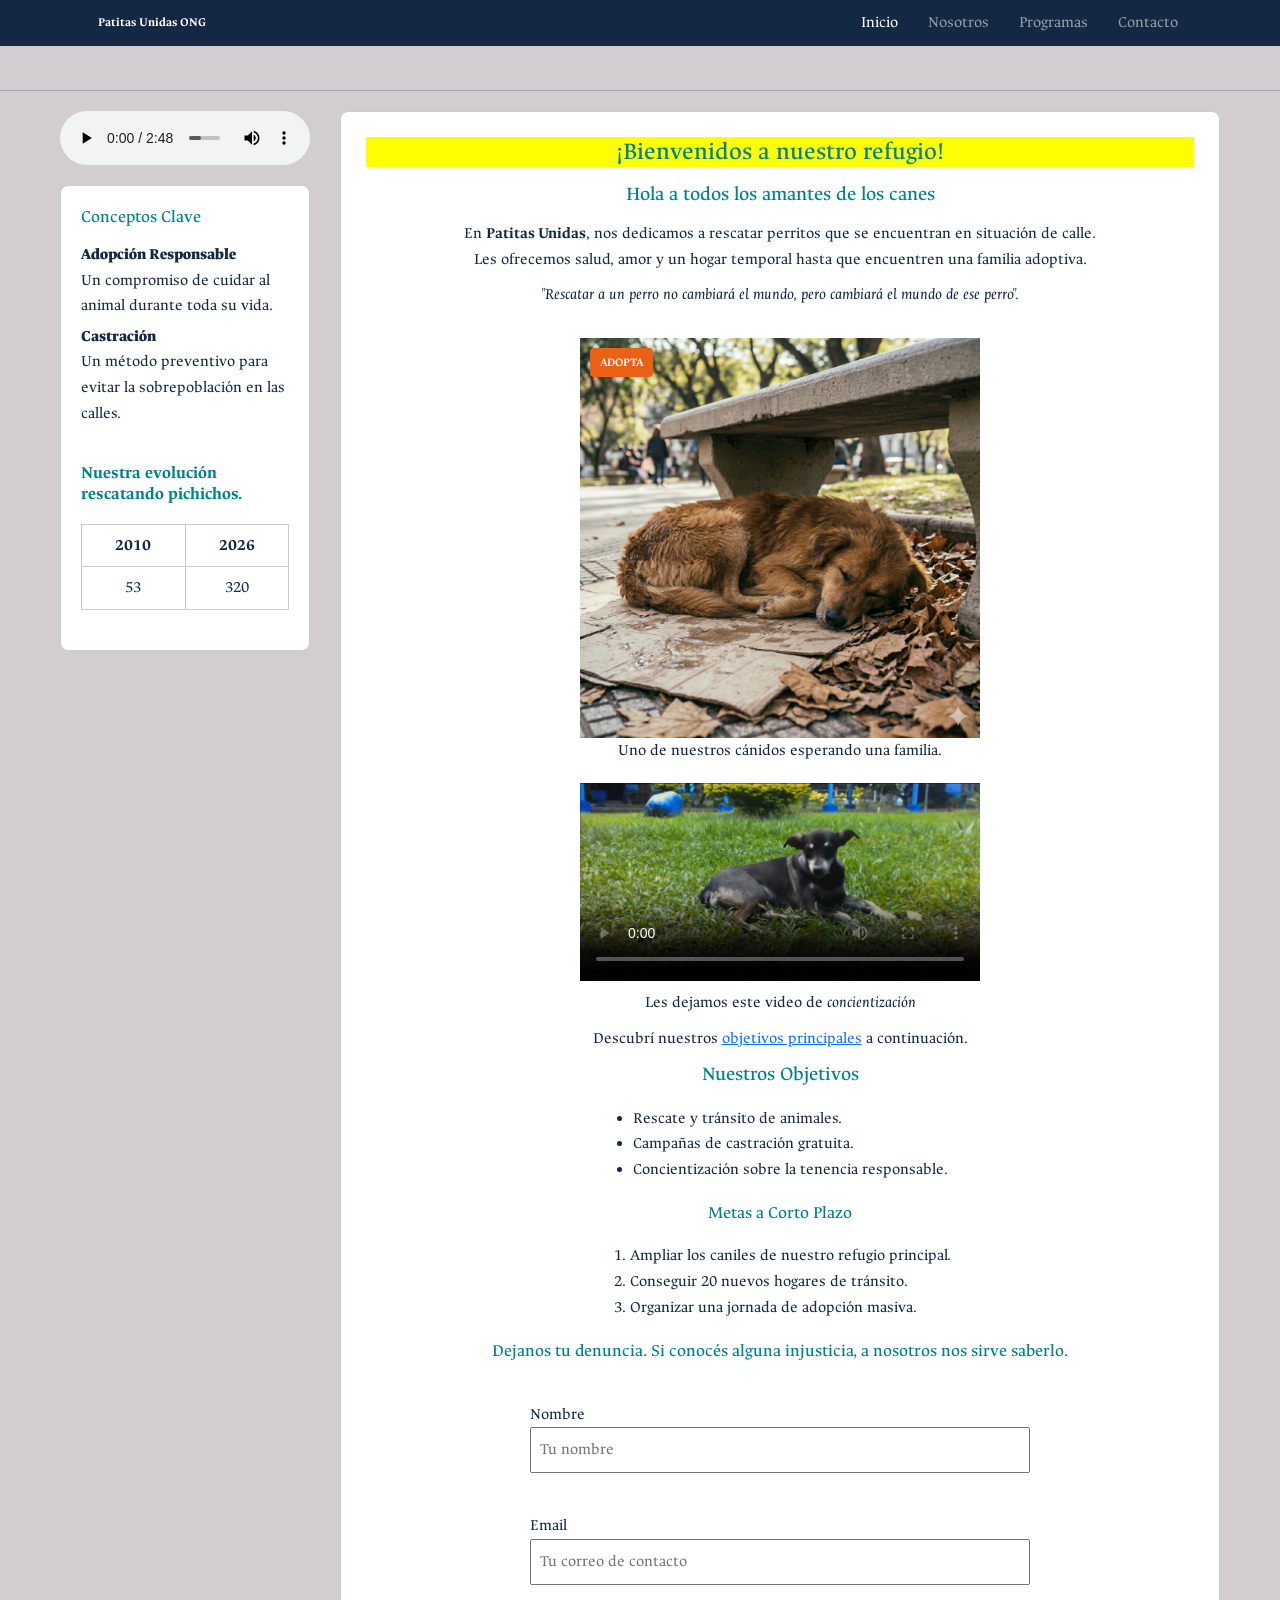
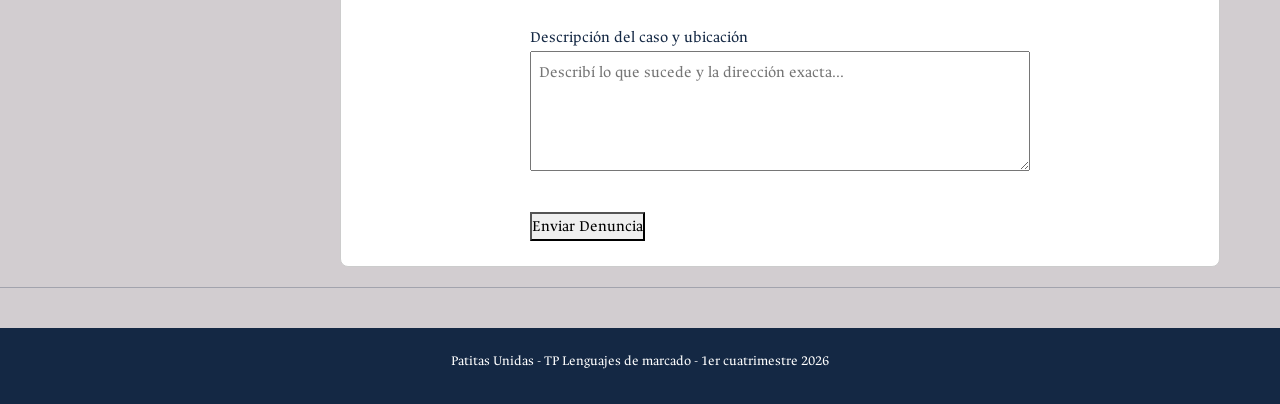
==== commit ac1d45f0: "feat: navbar aplicado con boostrap" ====
--- a/index.html
+++ b/index.html
@@ -6,23 +6,27 @@
     <link rel="preconnect" href="https://fonts.googleapis.com">
     <link rel="preconnect" href="https://fonts.gstatic.com" crossorigin>
     <link href="https://fonts.googleapis.com/css2?family=Ancizar+Serif:ital,wght@0,300..900;1,300..900&display=swap" rel="stylesheet">
+    <link href="https://cdn.jsdelivr.net/npm/bootstrap@5.3.3/dist/css/bootstrap.min.css" rel="stylesheet">
     <link rel="stylesheet" href="css/style.css">
     <title>Patitas Unidas - Inicio</title>
 </head>
 <body>
-    <header>
-        <div class="header-container">
-            <h2>Patitas Unidas ONG</h2>
-            <nav>
-                <ul>
-                    <li><a href="index.html">Inicio</a></li>
-                    <li><a href="nosotros.html">Nosotros</a></li>
-                    <li><a href="programas.html">Programas</a></li>
-                    <li><a href="contacto.html">Contacto</a></li>
+    <nav class="navbar navbar-expand-lg navbar-dark fixed-top" style="background-color: var(--color-primario);">
+        <div class="container-fluid header-container">
+            <a class="navbar-brand" href="index.html">Patitas Unidas ONG</a>
+            <button class="navbar-toggler" type="button" data-bs-toggle="collapse" data-bs-target="#navbarNav" aria-controls="navbarNav" aria-expanded="false" aria-label="Toggle navigation">
+                <span class="navbar-toggler-icon"></span>
+            </button>
+            <div class="collapse navbar-collapse" id="navbarNav">
+                <ul class="navbar-nav ms-auto">
+                    <li class="nav-item"><a class="nav-link active" aria-current="page" href="index.html">Inicio</a></li>
+                    <li class="nav-item"><a class="nav-link" href="nosotros.html">Nosotros</a></li>
+                    <li class="nav-item"><a class="nav-link" href="programas.html">Programas</a></li>
+                    <li class="nav-item"><a class="nav-link" href="contacto.html">Contacto</a></li>
                 </ul>
-            </nav>
+            </div>
         </div>
-    </header>
+    </nav>
 
     <hr>
 
@@ -132,5 +136,6 @@
             <p><small>Patitas Unidas - TP Lenguajes de marcado - <time datetime="2026-05-04">1er cuatrimestre 2026</time></small></p>
         </div>
     </footer>
+    <script src="https://cdn.jsdelivr.net/npm/bootstrap@5.3.3/dist/js/bootstrap.bundle.min.js"></script>
 </body>
 </html>
--- a/css/style.css
+++ b/css/style.css
@@ -36,7 +36,7 @@
     background-color: var(--color-primario);
     color: var(--blanco);
     padding: 2rem;
-    z-index: 100; 
+    z-index: 100;
 }
 
 .header-container {
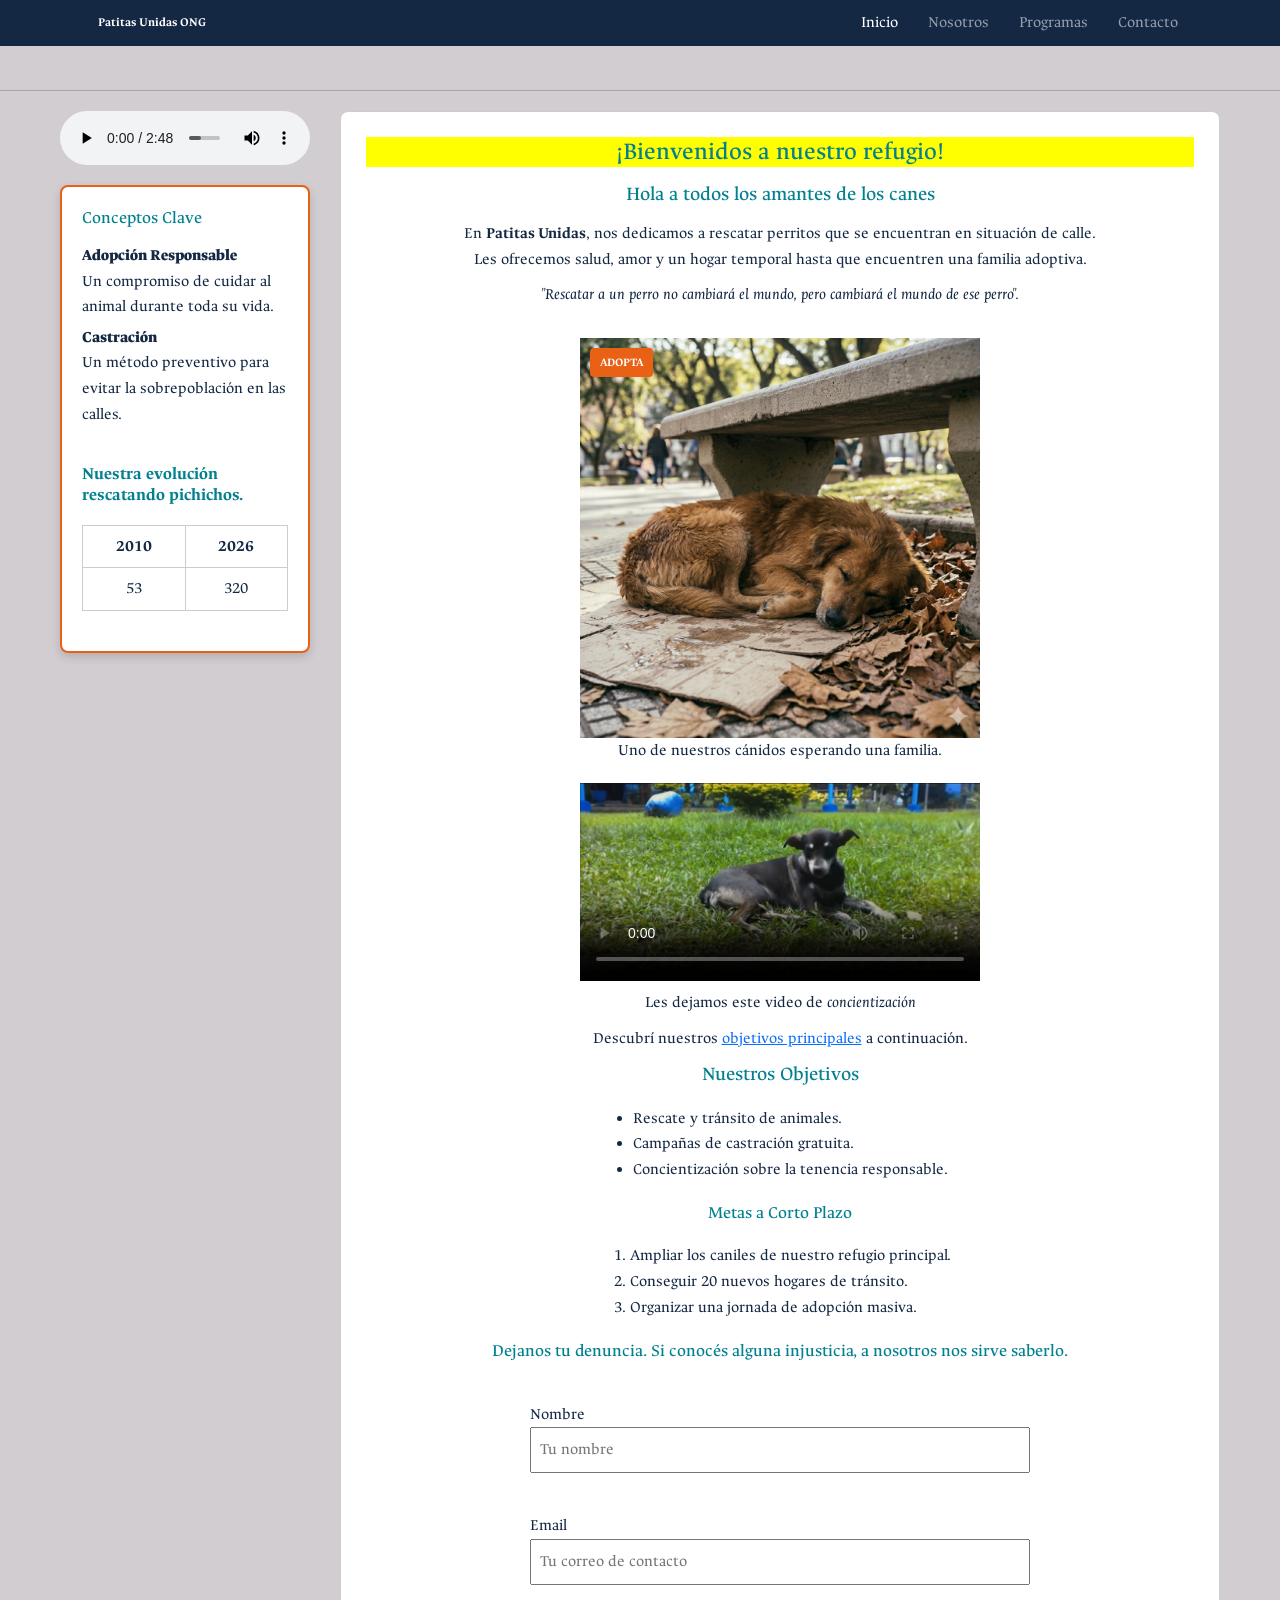
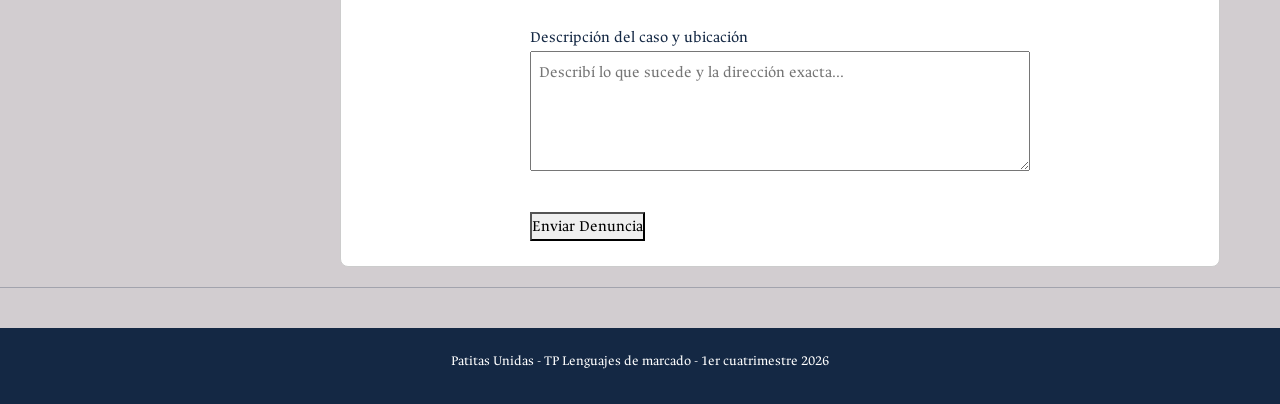
==== commit e7c55666: "feat: personalizar navbar de Bootstrap, agregar badge y comentar style.css" ====
--- a/index.html
+++ b/index.html
@@ -11,7 +11,7 @@
     <title>Patitas Unidas - Inicio</title>
 </head>
 <body>
-    <nav class="navbar navbar-expand-lg navbar-dark fixed-top" style="background-color: var(--color-primario);">
+    <nav class="navbar navbar-expand-lg navbar-dark fixed-top">
         <div class="container-fluid header-container">
             <a class="navbar-brand" href="index.html">Patitas Unidas ONG</a>
             <button class="navbar-toggler" type="button" data-bs-toggle="collapse" data-bs-target="#navbarNav" aria-controls="navbarNav" aria-expanded="false" aria-label="Toggle navigation">
@@ -101,7 +101,7 @@
                 Tu navegador no soporta audio.
             </audio>
 
-            <div class="main-aside-container">
+            <div class="main-aside-container sticky-top aside-sticky">
                 <h3>Conceptos Clave</h3>
                 <dl>
                     <dt><strong>Adopción Responsable</strong></dt>
--- a/css/style.css
+++ b/css/style.css
@@ -1,3 +1,4 @@
+/* === Variables globales === */
 :root {
     --color-fondo: #d2cdd0;
     --color-primario: #142844;
@@ -6,6 +7,7 @@
     --blanco: #ffffff;
 }
 
+/* === Reset y base === */
 * {
     margin: 0;
     padding: 0;
@@ -27,6 +29,7 @@
     padding-top: 8rem;
 }
 
+/* === Header / nav (reglas viejas, sin uso desde el navbar de Bootstrap) === */
 header {
     position: fixed;
     top: 0;
@@ -59,6 +62,7 @@
     font-weight: bold;
 }
 
+/* === Listas y layout principal === */
 main ul, main ol {
     width: fit-content;
     margin: 2rem auto;
@@ -109,6 +113,14 @@
     text-align: left;
 }
 
+.aside-sticky {
+    top: 10rem;
+    border-color: var(--color-acento);
+    border-width: 2px;
+    box-shadow: 0 4px 10px rgba(0, 0, 0, 0.15);
+}
+
+/* === Figuras e imágenes === */
 figure {
     position: relative;
     display: inline-block;
@@ -130,6 +142,7 @@
     z-index: 10; 
 }
 
+/* === Tipografía y tablas === */
 h1, h2, h3 {
     color: var(--color-secundario);
     margin-bottom: 1.5rem;
@@ -151,6 +164,7 @@
     text-align: center;
 }
 
+/* === Formularios === */
 form {
     text-align: left;
     width: 100%;
@@ -165,6 +179,7 @@
     padding: 0.8rem;
 }
 
+/* === Footer === */
 footer {
     background-color: var(--color-primario);
     color: var(--blanco);
@@ -189,4 +204,17 @@
 
 .footer-container a {
     color: var(--color-secundario);
+}
+
+/* === Personalización del navbar de Bootstrap === */
+.navbar {
+    background-color: var(--color-primario);
+}
+
+.navbar .nav-link {
+    transition: color 0.3s ease;
+}
+
+.navbar .nav-link:hover {
+    color: var(--color-acento);
 }
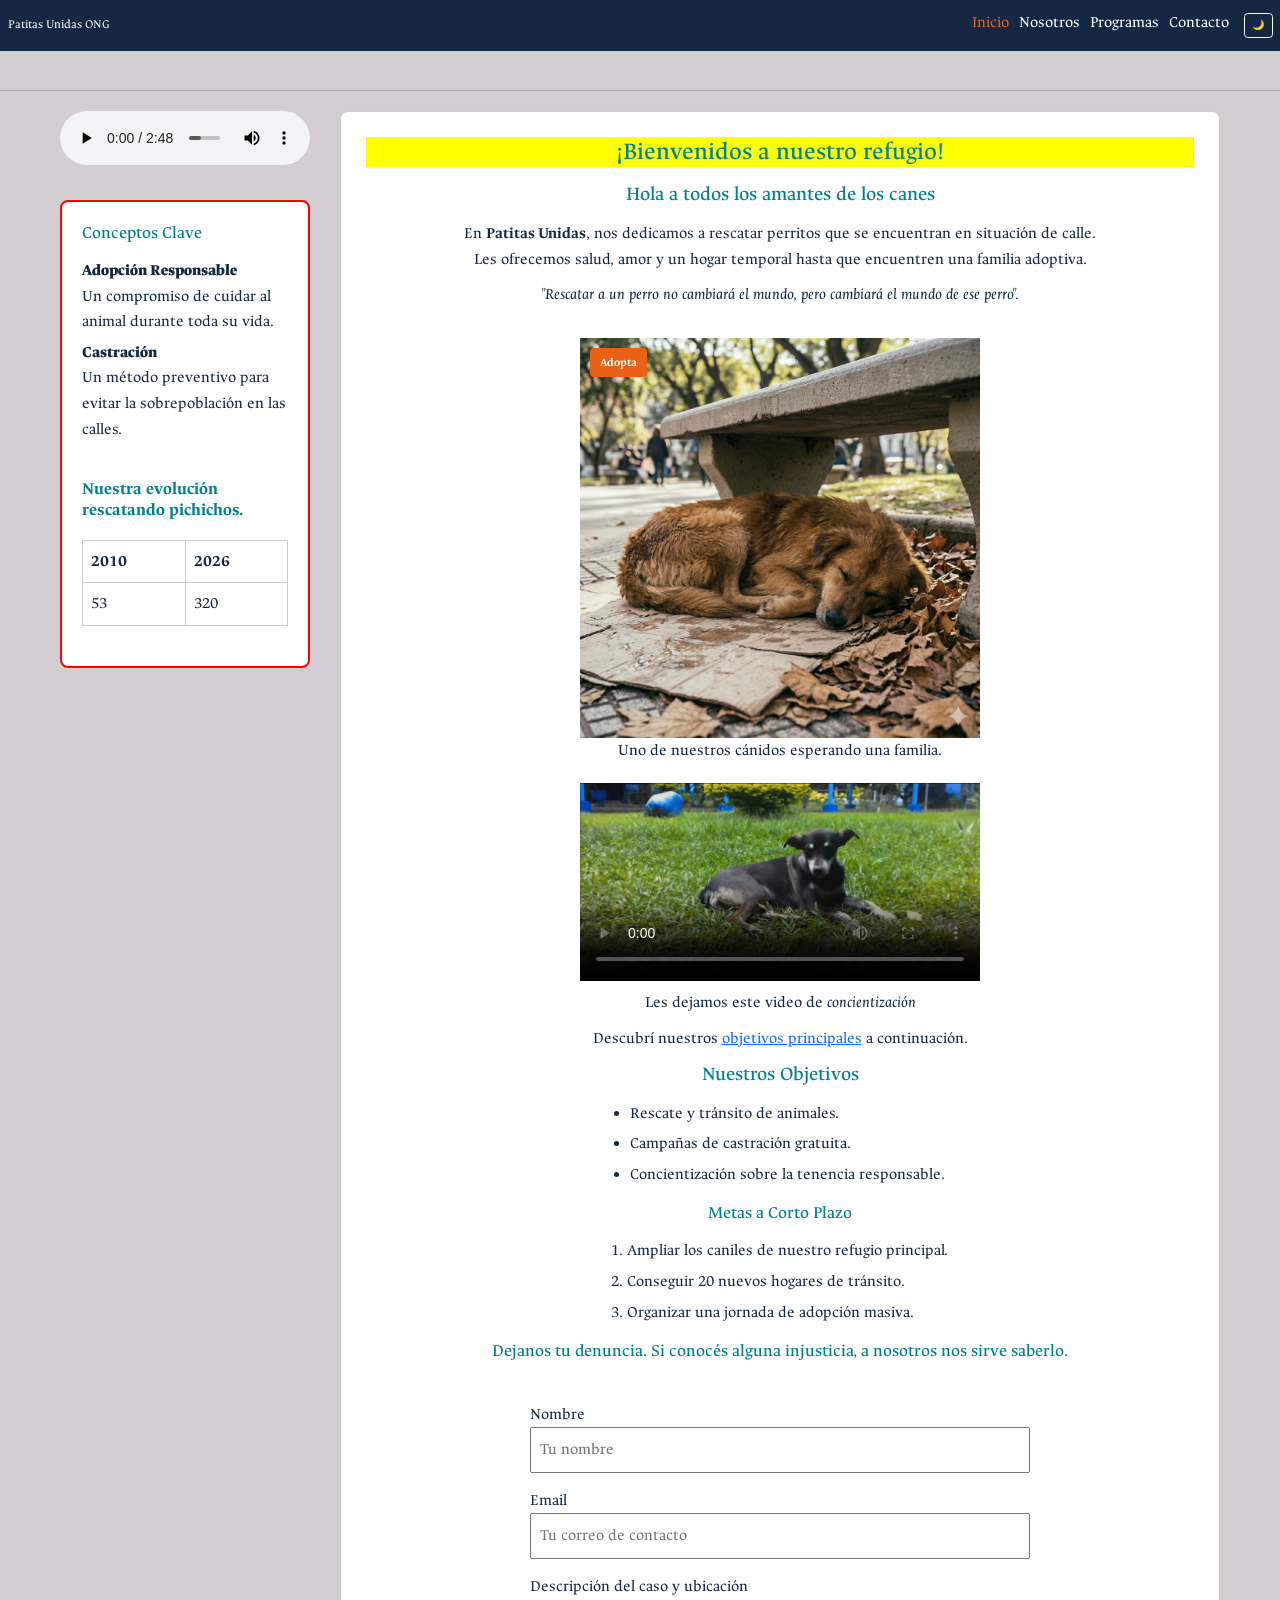
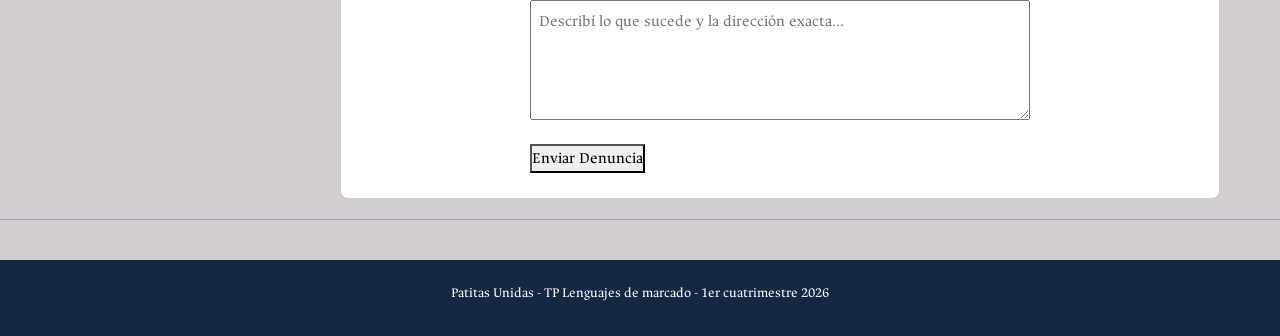
==== commit f00ff0b3: "javascript y visual desde movil corregidas" ====
--- a/index.html
+++ b/index.html
@@ -1,141 +1,143 @@
-<!DOCTYPE html>
-<html lang="es">
-<head>
-    <meta charset="UTF-8">
-    <meta name="viewport" content="width=device-width, initial-scale=1.0">
-    <link rel="preconnect" href="https://fonts.googleapis.com">
-    <link rel="preconnect" href="https://fonts.gstatic.com" crossorigin>
-    <link href="https://fonts.googleapis.com/css2?family=Ancizar+Serif:ital,wght@0,300..900;1,300..900&display=swap" rel="stylesheet">
-    <link href="https://cdn.jsdelivr.net/npm/bootstrap@5.3.3/dist/css/bootstrap.min.css" rel="stylesheet">
-    <link rel="stylesheet" href="css/style.css">
-    <title>Patitas Unidas - Inicio</title>
-</head>
-<body>
-    <nav class="navbar navbar-expand-lg navbar-dark fixed-top">
-        <div class="container-fluid header-container">
-            <a class="navbar-brand" href="index.html">Patitas Unidas ONG</a>
-            <button class="navbar-toggler" type="button" data-bs-toggle="collapse" data-bs-target="#navbarNav" aria-controls="navbarNav" aria-expanded="false" aria-label="Toggle navigation">
-                <span class="navbar-toggler-icon"></span>
-            </button>
-            <div class="collapse navbar-collapse" id="navbarNav">
-                <ul class="navbar-nav ms-auto">
-                    <li class="nav-item"><a class="nav-link active" aria-current="page" href="index.html">Inicio</a></li>
-                    <li class="nav-item"><a class="nav-link" href="nosotros.html">Nosotros</a></li>
-                    <li class="nav-item"><a class="nav-link" href="programas.html">Programas</a></li>
-                    <li class="nav-item"><a class="nav-link" href="contacto.html">Contacto</a></li>
-                </ul>
-            </div>
-        </div>
-    </nav>
-
-    <hr>
-
-    <main class="grid-layout">
-        <div class="main-article-container">
-            <section id="inicio">
-                <h1 class="destacado">¡Bienvenidos a nuestro refugio!</h1>
-                <article>
-                    <h2>Hola a todos los amantes de los canes</h2>
-                    <p>En <strong>Patitas Unidas</strong>, nos dedicamos a rescatar perritos que se encuentran en situación de calle.<br>
-                    Les ofrecemos salud, amor y un hogar temporal hasta que encuentren una familia adoptiva.</p>
-                    
-                    <p><em>"Rescatar a un perro no cambiará el mundo, pero cambiará el mundo de ese perro".</em></p>
-                    
-                    <figure>
-                        <img src="imagenes/perro1.png" alt="Imagen de perro rescatado" width="400" loading="lazy">
-                        <figcaption>Uno de nuestros cánidos esperando una familia.</figcaption>
-                    </figure>
-
-                    <br>
-                    <video controls width="400" poster="imagenes/Capturavideo1.png">
-                        <source src="videos/videoperros1.mp4" type="video/mp4">
-                        Tu navegador no soporta video HTML5.
-                    </video>
-                    <p>Les dejamos este video de <em>concientización</em></p>
-                    <p>Descubrí nuestros <a href="#objetivos">objetivos principales</a> a continuación.</p>
-                </article>
-            </section>
-
-            <section id="objetivos">
-                <article>
-                    <h2>Nuestros Objetivos</h2>
-                    <ul>
-                        <li>Rescate y tránsito de animales.</li>
-                        <li>Campañas de castración gratuita.</li>
-                        <li>Concientización sobre la tenencia responsable.</li>
-                    </ul>
-                </article>
-
-                <article>
-                    <h3>Metas a Corto Plazo</h3>
-                    <ol>
-                        <li>Ampliar los caniles de nuestro refugio principal.</li>
-                        <li>Conseguir 20 nuevos hogares de tránsito.</li>
-                        <li>Organizar una jornada de adopción masiva.</li>
-                    </ol>
-                </article>
-                
-                <h3>Dejanos tu denuncia. Si conocés alguna injusticia, a nosotros nos sirve saberlo.</h3>
-                <br>
-                <form id="formulario-denuncia" action="/enviar" method="post">
-                    <label for="nombre">Nombre</label>
-                    <br>
-                    <input type="text" id="nombre" name="nombre" required placeholder="Tu nombre">
-                    <br>
-                    <label for="email">Email</label>
-                    <br>
-                    <input type="email" id="email" name="email" required placeholder="Tu correo de contacto">
-                    <br>
-                    <label for="mensaje">Descripción del caso y ubicación</label>
-                    <br>
-                    <textarea id="mensaje" name="mensaje" rows="4" required placeholder="Describí lo que sucede y la dirección exacta..."></textarea>
-                    <br>
-                    <button type="submit">Enviar Denuncia</button>
-                </form>
-            </section>
-        </div>
-        
-        <aside class="sidebar-aside">
-            <audio controls loop>
-                <source src="audios/Audiopagina.mp3" type="audio/mpeg">
-                Tu navegador no soporta audio.
-            </audio>
-
-            <div class="main-aside-container sticky-top aside-sticky">
-                <h3>Conceptos Clave</h3>
-                <dl>
-                    <dt><strong>Adopción Responsable</strong></dt>
-                    <dd>Un compromiso de cuidar al animal durante toda su vida.</dd>
-                    <dt><strong>Castración</strong></dt>
-                    <dd>Un método preventivo para evitar la sobrepoblación en las calles.</dd>
-                </dl>
-                <br>
-                <h3> <strong> Nuestra evolución rescatando pichichos. </strong></h3>
-                <table>
-                    <thead>
-                        <tr>
-                            <th><time datetime="2010">2010</time></th>
-                            <th><time datetime="2026">2026</time></th>
-                        </tr>
-                    </thead>
-                    <tbody>
-                        <tr>
-                            <td>53</td>
-                            <td>320</td>
-                        </tr>
-                    </tbody>
-                </table>
-            </div>
-        </aside>
-    </main>
-
-    <hr>
-
-    <footer>
-        <div class="footer-container">
-            <p><small>Patitas Unidas - TP Lenguajes de marcado - <time datetime="2026-05-04">1er cuatrimestre 2026</time></small></p>
-        </div>
-    </footer>
-    <script src="https://cdn.jsdelivr.net/npm/bootstrap@5.3.3/dist/js/bootstrap.bundle.min.js"></script>
-</body>
+<!DOCTYPE html>
+<html lang="es">
+<head>
+    <meta charset="UTF-8">
+    <meta name="viewport" content="width=device-width, initial-scale=1.0">
+    <link rel="preconnect" href="https://fonts.googleapis.com">
+    <link rel="preconnect" href="https://fonts.gstatic.com" crossorigin>
+    <link href="https://fonts.googleapis.com/css2?family=Ancizar+Serif:ital,wght@0,300..900;1,300..900&display=swap" rel="stylesheet">
+    <link href="https://cdn.jsdelivr.net/npm/bootstrap@5.3.3/dist/css/bootstrap.min.css" rel="stylesheet">
+    <link rel="stylesheet" href="css/style.css">
+    <title>Patitas Unidas - Inicio</title>
+</head>
+<body>
+    <nav class="navbar navbar-expand-lg fixed-top custom-navbar">
+        <div class="container-fluid header-container">
+            <a class="navbar-brand" href="index.html">Patitas Unidas ONG</a>
+            <button class="navbar-toggler" type="button" data-bs-toggle="collapse" data-bs-target="#navbarNav" aria-controls="navbarNav" aria-expanded="false" aria-label="Toggle navigation">
+                <span class="navbar-toggler-icon"></span>
+            </button>
+            <div class="collapse navbar-collapse" id="navbarNav">
+                <ul class="navbar-nav ms-auto">
+                    <li class="nav-item"><a class="nav-link active" aria-current="page" href="index.html">Inicio</a></li>
+                    <li class="nav-item"><a class="nav-link" href="nosotros.html">Nosotros</a></li>
+                    <li class="nav-item"><a class="nav-link" href="programas.html">Programas</a></li>
+                    <li class="nav-item"><a class="nav-link" href="contacto.html">Contacto</a></li>
+                </ul>
+                <button id="tema" class="btn btn-outline-light ms-3">🌙</button>
+            </div>
+        </div>
+    </nav>
+
+    <hr>
+
+    <main class="grid-layout">
+        <div class="main-article-container">
+            <section id="inicio">
+                <h1 class="destacado">¡Bienvenidos a nuestro refugio!</h1>
+                <article>
+                    <h2>Hola a todos los amantes de los canes</h2>
+                    <p>En <strong>Patitas Unidas</strong>, nos dedicamos a rescatar perritos que se encuentran en situación de calle.<br>
+                    Les ofrecemos salud, amor y un hogar temporal hasta que encuentren una familia adoptiva.</p>
+                    
+                    <p><em>"Rescatar a un perro no cambiará el mundo, pero cambiará el mundo de ese perro".</em></p>
+                    
+                    <figure>
+                        <img src="imagenes/perro1.png" alt="Imagen de perro rescatado" width="400" loading="lazy">
+                        <figcaption>Uno de nuestros cánidos esperando una familia.</figcaption>
+                    </figure>
+
+                    <br>
+                    <video controls width="400" poster="imagenes/Capturavideo1.png">
+                        <source src="videos/videoperros1.mp4" type="video/mp4">
+                        Tu navegador no soporta video HTML5.
+                    </video>
+                    <p>Les dejamos este video de <em>concientización</em></p>
+                    <p>Descubrí nuestros <a href="#objetivos">objetivos principales</a> a continuación.</p>
+                </article>
+            </section>
+
+            <section id="objetivos">
+                <article>
+                    <h2>Nuestros Objetivos</h2>
+                    <ul>
+                        <li>Rescate y tránsito de animales.</li>
+                        <li>Campañas de castración gratuita.</li>
+                        <li>Concientización sobre la tenencia responsable.</li>
+                    </ul>
+                </article>
+
+                <article>
+                    <h3>Metas a Corto Plazo</h3>
+                    <ol>
+                        <li>Ampliar los caniles de nuestro refugio principal.</li>
+                        <li>Conseguir 20 nuevos hogares de tránsito.</li>
+                        <li>Organizar una jornada de adopción masiva.</li>
+                    </ol>
+                </article>
+                
+                <h3>Dejanos tu denuncia. Si conocés alguna injusticia, a nosotros nos sirve saberlo.</h3>
+                <br>
+                <form id="formulario-denuncia" action="/enviar" method="post">
+                    <label for="nombre">Nombre</label>
+                    <br>
+                    <input type="text" id="nombre" name="nombre" required placeholder="Tu nombre">
+                    <br>
+                    <label for="email">Email</label>
+                    <br>
+                    <input type="email" id="email" name="email" required placeholder="Tu correo de contacto">
+                    <br>
+                    <label for="mensaje">Descripción del caso y ubicación</label>
+                    <br>
+                    <textarea id="mensaje" name="mensaje" rows="4" required placeholder="Describí lo que sucede y la dirección exacta..."></textarea>
+                    <br>
+                    <button type="submit">Enviar Denuncia</button>
+                </form>
+            </section>
+        </div>
+        
+        <aside class="sidebar-aside">
+            <audio controls loop>
+                <source src="audios/Audiopagina.mp3" type="audio/mpeg">
+                Tu navegador no soporta audio.
+            </audio>
+
+            <div class="main-aside-container sticky-top aside-sticky">
+                <h3>Conceptos Clave</h3>
+                <dl>
+                    <dt><strong>Adopción Responsable</strong></dt>
+                    <dd>Un compromiso de cuidar al animal durante toda su vida.</dd>
+                    <dt><strong>Castración</strong></dt>
+                    <dd>Un método preventivo para evitar la sobrepoblación en las calles.</dd>
+                </dl>
+                <br>
+                <h3> <strong> Nuestra evolución rescatando pichichos. </strong></h3>
+                <table>
+                    <thead>
+                        <tr>
+                            <th><time datetime="2010">2010</time></th>
+                            <th><time datetime="2026">2026</time></th>
+                        </tr>
+                    </thead>
+                    <tbody>
+                        <tr>
+                            <td>53</td>
+                            <td>320</td>
+                        </tr>
+                    </tbody>
+                </table>
+            </div>
+        </aside>
+    </main>
+
+    <hr>
+
+    <footer>
+        <div class="footer-container">
+            <p><small>Patitas Unidas - TP Lenguajes de marcado - <time datetime="2026-05-04">1er cuatrimestre 2026</time></small></p>
+        </div>
+    </footer>
+    <script src="https://cdn.jsdelivr.net/npm/bootstrap@5.3.3/dist/js/bootstrap.bundle.min.js"></script>
+    <script src="js/script.js"></script>
+</body>
 </html>
--- a/css/style.css
+++ b/css/style.css
@@ -1,220 +1,251 @@
-/* === Variables globales === */
-:root {
-    --color-fondo: #d2cdd0;
-    --color-primario: #142844;
-    --color-secundario: #028090;
-    --color-acento: #E86114;
-    --blanco: #ffffff;
-}
-
-/* === Reset y base === */
-* {
-    margin: 0;
-    padding: 0;
-    box-sizing: border-box;
-}
-
-html {
-    
-    font-size: 62.5%;
-}
-
-body {
-    font-family: "Ancizar Serif", serif;
-    font-size: 1.6rem;
-    background-color: var(--color-fondo);
-    color: var(--color-primario);
-    line-height: 1.6;
-    text-align: center;
-    padding-top: 8rem;
-}
-
-/* === Header / nav (reglas viejas, sin uso desde el navbar de Bootstrap) === */
-header {
-    position: fixed;
-    top: 0;
-    left: 0;
-    width: 100%;
-    height: 8rem;
-    background-color: var(--color-primario);
-    color: var(--blanco);
-    padding: 2rem;
-    z-index: 100;
-}
-
-.header-container {
-    display: flex;
-    justify-content: space-between;
-    align-items: center;
-    max-width: 1100px;
-    margin: 0 auto;
-}
-
-nav ul {
-    display: flex;
-    gap: 2rem;
-    list-style: none;
-}
-
-nav a {
-    color: var(--blanco);
-    text-decoration: none;
-    font-weight: bold;
-}
-
-/* === Listas y layout principal === */
-main ul, main ol {
-    width: fit-content;
-    margin: 2rem auto;
-    text-align: left;
-    padding-left: 2rem;
-}
-
-.grid-layout {
-    display: grid;
-    grid-template-columns: 250px 1fr;
-    grid-template-areas: 
-        "sidebar maincontent";
-    gap: 3rem;
-    max-width: 1200px;
-    margin: 2rem auto;
-    padding: 0 2rem;
-}
-
-.main-article-container {
-    grid-area: maincontent;
-    margin: 0; 
-    padding: 2.5rem;
-    background-color: var(--blanco);
-    border: 1px solid #ccc;
-    border-radius: 8px;
-    color: var(--color-primario);
-}
-
-.sidebar-aside {
-    grid-area: sidebar;
-    position: sticky;
-    top: 10rem; 
-    height: fit-content;
-    display: flex;
-    flex-direction: column;
-    gap: 2rem;
-}
-
-.sidebar-aside audio {
-    width: 100%;
-}
-
-.main-aside-container {
-    padding: 2rem;
-    background-color: var(--blanco);
-    border: 1px solid #ccc;
-    border-radius: 8px;
-    text-align: left;
-}
-
-.aside-sticky {
-    top: 10rem;
-    border-color: var(--color-acento);
-    border-width: 2px;
-    box-shadow: 0 4px 10px rgba(0, 0, 0, 0.15);
-}
-
-/* === Figuras e imágenes === */
-figure {
-    position: relative;
-    display: inline-block;
-    margin: 2rem auto;
-}
-
-figure::before {
-    content: "Adopta";
-    position: absolute;
-    top: 1rem;
-    left: 1rem;
-    background-color: var(--color-acento);
-    color: var(--blanco);
-    padding: 0.5rem 1rem;
-    font-size: 1.2rem;
-    font-weight: bold;
-    border-radius: 4px;
-    text-transform: uppercase;
-    z-index: 10; 
-}
-
-/* === Tipografía y tablas === */
-h1, h2, h3 {
-    color: var(--color-secundario);
-    margin-bottom: 1.5rem;
-}
-
-.destacado {
-    background-color: yellow;
-}
-
-table {
-    margin: 2rem auto;
-    border-collapse: collapse;
-    width: 100%;
-}
-
-table th, table td {
-    border: 1px solid #ccc;
-    padding: 0.8rem;
-    text-align: center;
-}
-
-/* === Formularios === */
-form {
-    text-align: left;
-    width: 100%;
-    max-width: 500px;
-    margin: 0 auto;
-}
-
-input, textarea {
-    width: 100%;
-    margin-bottom: 1.5rem;
-    display: block;
-    padding: 0.8rem;
-}
-
-/* === Footer === */
-footer {
-    background-color: var(--color-primario);
-    color: var(--blanco);
-    padding: 2rem;
-    margin-top: 4rem;
-    display: flex;
-    flex-direction: column;
-    align-items: center;
-    justify-content: center;
-}
-
-footer p, footer span {
-    display: block;
-    text-align: center;
-    width: 100%;
-}
-
-footer a {
-    color: var(--color-acento);
-    text-decoration: none;
-}
-
-.footer-container a {
-    color: var(--color-secundario);
-}
-
-/* === Personalización del navbar de Bootstrap === */
-.navbar {
-    background-color: var(--color-primario);
-}
-
-.navbar .nav-link {
-    transition: color 0.3s ease;
-}
-
-.navbar .nav-link:hover {
-    color: var(--color-acento);
+:root {
+    --color-fondo: #d2cdd0;
+    --color-primario: #142844;
+    --color-secundario: #028090;
+    --color-acento: #E86114;
+    --blanco: #ffffff;
+}
+
+* {
+    margin: 0;
+    padding: 0;
+    box-sizing: border-box;
+}
+
+html {
+    font-size: 62.5%;
+}
+
+body {
+    font-family: "Ancizar Serif", serif;
+    font-size: 1.6rem;
+    background-color: var(--color-fondo);
+    color: var(--color-primario);
+    line-height: 1.6;
+    text-align: center;
+    padding-top: 8rem;
+    transition: .3s;
+}
+
+.custom-navbar {
+    background-color: var(--color-primario);
+    transition: .3s;
+}
+
+.custom-navbar .navbar-brand,
+.custom-navbar .nav-link {
+    color: #fff;
+}
+
+.custom-navbar .nav-link:hover {
+    color: var(--color-acento);
+}
+
+body:not(.dark-mode) .custom-navbar {
+    background-color: var(--color-primario);
+}
+
+body:not(.dark-mode) .custom-navbar .navbar-brand,
+body:not(.dark-mode) .custom-navbar .nav-link {
+    color: #fff;
+}
+
+body:not(.dark-mode) .custom-navbar .navbar-toggler {
+    border-color: #fff;
+}
+
+body:not(.dark-mode) .custom-navbar .navbar-toggler-icon {
+    filter: invert(1);
+}
+
+.custom-navbar .nav-link {
+    transition: color .2s ease;
+}
+
+body:not(.dark-mode) .custom-navbar .nav-link:hover,
+body:not(.dark-mode) .custom-navbar .nav-link:focus,
+body:not(.dark-mode) .custom-navbar .nav-link.active {
+    color: var(--color-acento) !important;
+}
+
+.dark-mode {
+    --color-fondo:#181818;
+    --color-primario:#142844;
+    --color-secundario:#40c4ff;
+    --color-acento:#ff8c42;
+    --blanco:#2b2b2b;
+}
+
+.dark-mode .custom-navbar {
+    background-color: #142844 !important;
+}
+
+.dark-mode .custom-navbar .nav-link {
+    color: #ffffff !important;
+}
+
+.dark-mode .custom-navbar .nav-link:hover,
+.dark-mode .custom-navbar .nav-link:focus,
+.dark-mode .custom-navbar .nav-link.active {
+    color: var(--color-acento) !important;
+}
+
+.dark-mode .custom-navbar .navbar-brand {
+    color: #ffffff !important;
+}
+
+.grid-layout {
+    display: grid;
+    grid-template-columns: 250px 1fr;
+    grid-template-areas: "sidebar maincontent";
+    gap: 3rem;
+    max-width: 1200px;
+    margin: 2rem auto;
+    padding: 0 2rem;
+}
+
+.main-article-container {
+    grid-area: maincontent;
+    padding: 2.5rem;
+    background-color: var(--blanco);
+    border: 1px solid #ccc;
+    border-radius: 8px;
+    color: var(--color-primario);
+    transition: .3s;
+}
+
+.sidebar-aside {
+    grid-area: sidebar;
+    position: sticky;
+    top: 10rem;
+    display: flex;
+    flex-direction: column;
+    gap: 2rem;
+}
+
+.sidebar-aside audio {
+    width: 100%;
+    display: block;
+    margin-bottom: 1.5rem;
+}
+
+.main-aside-container {
+    padding: 2rem;
+    background-color: var(--blanco);
+    border: 2px solid red;
+    border-radius: 8px;
+    text-align: left;
+    transition: .3s;
+}
+
+figure {
+    position: relative;
+    display: inline-block;
+    margin: 2rem auto;
+}
+
+figure::before {
+    content: "Adopta";
+    position: absolute;
+    top: 1rem;
+    left: 1rem;
+    background-color: var(--color-acento);
+    color: var(--blanco);
+    padding: 0.5rem 1rem;
+    font-size: 1.2rem;
+    font-weight: bold;
+    border-radius: 4px;
+}
+
+h1, h2, h3 {
+    color: var(--color-secundario);
+    margin-bottom: 1.5rem;
+}
+
+.destacado {
+    background-color: yellow;
+}
+
+table {
+    margin: 2rem auto;
+    border-collapse: collapse;
+    width: 100%;
+}
+
+table th, table td {
+    border: 1px solid #ccc;
+    padding: 0.8rem;
+}
+
+form {
+    text-align: left;
+    max-width: 500px;
+    margin: 0 auto;
+}
+
+input, textarea {
+    width: 100%;
+    margin-bottom: 1.5rem;
+    padding: 0.8rem;
+}
+
+ul, ol {
+    text-align: left;
+    display: inline-block;
+    padding-left: 1.5rem;
+}
+
+li {
+    margin-bottom: 0.5rem;
+}
+
+.dark-mode body,
+.dark-mode p,
+.dark-mode li,
+.dark-mode td,
+.dark-mode th,
+.dark-mode label,
+.dark-mode span {
+    color: #ffffff !important;
+}
+
+.dark-mode .main-article-container,
+.dark-mode .main-aside-container {
+    color: #ffffff !important;
+}
+
+footer {
+    background-color: var(--color-primario);
+    color: #fff;
+    padding: 2rem;
+    margin-top: 4rem;
+}
+
+img, video {
+    max-width: 100%;
+    height: auto;
+}
+
+@media (max-width:768px) {
+
+.grid-layout {
+    grid-template-columns: 1fr;
+    grid-template-areas:
+        "maincontent"
+        "sidebar";
+}
+
+.sidebar-aside {
+    position: static;
+    width: 100%;
+}
+
+body {
+    padding-top: 7rem;
+}
+
+table {
+    display: block;
+    overflow-x: auto;
+}
 }
